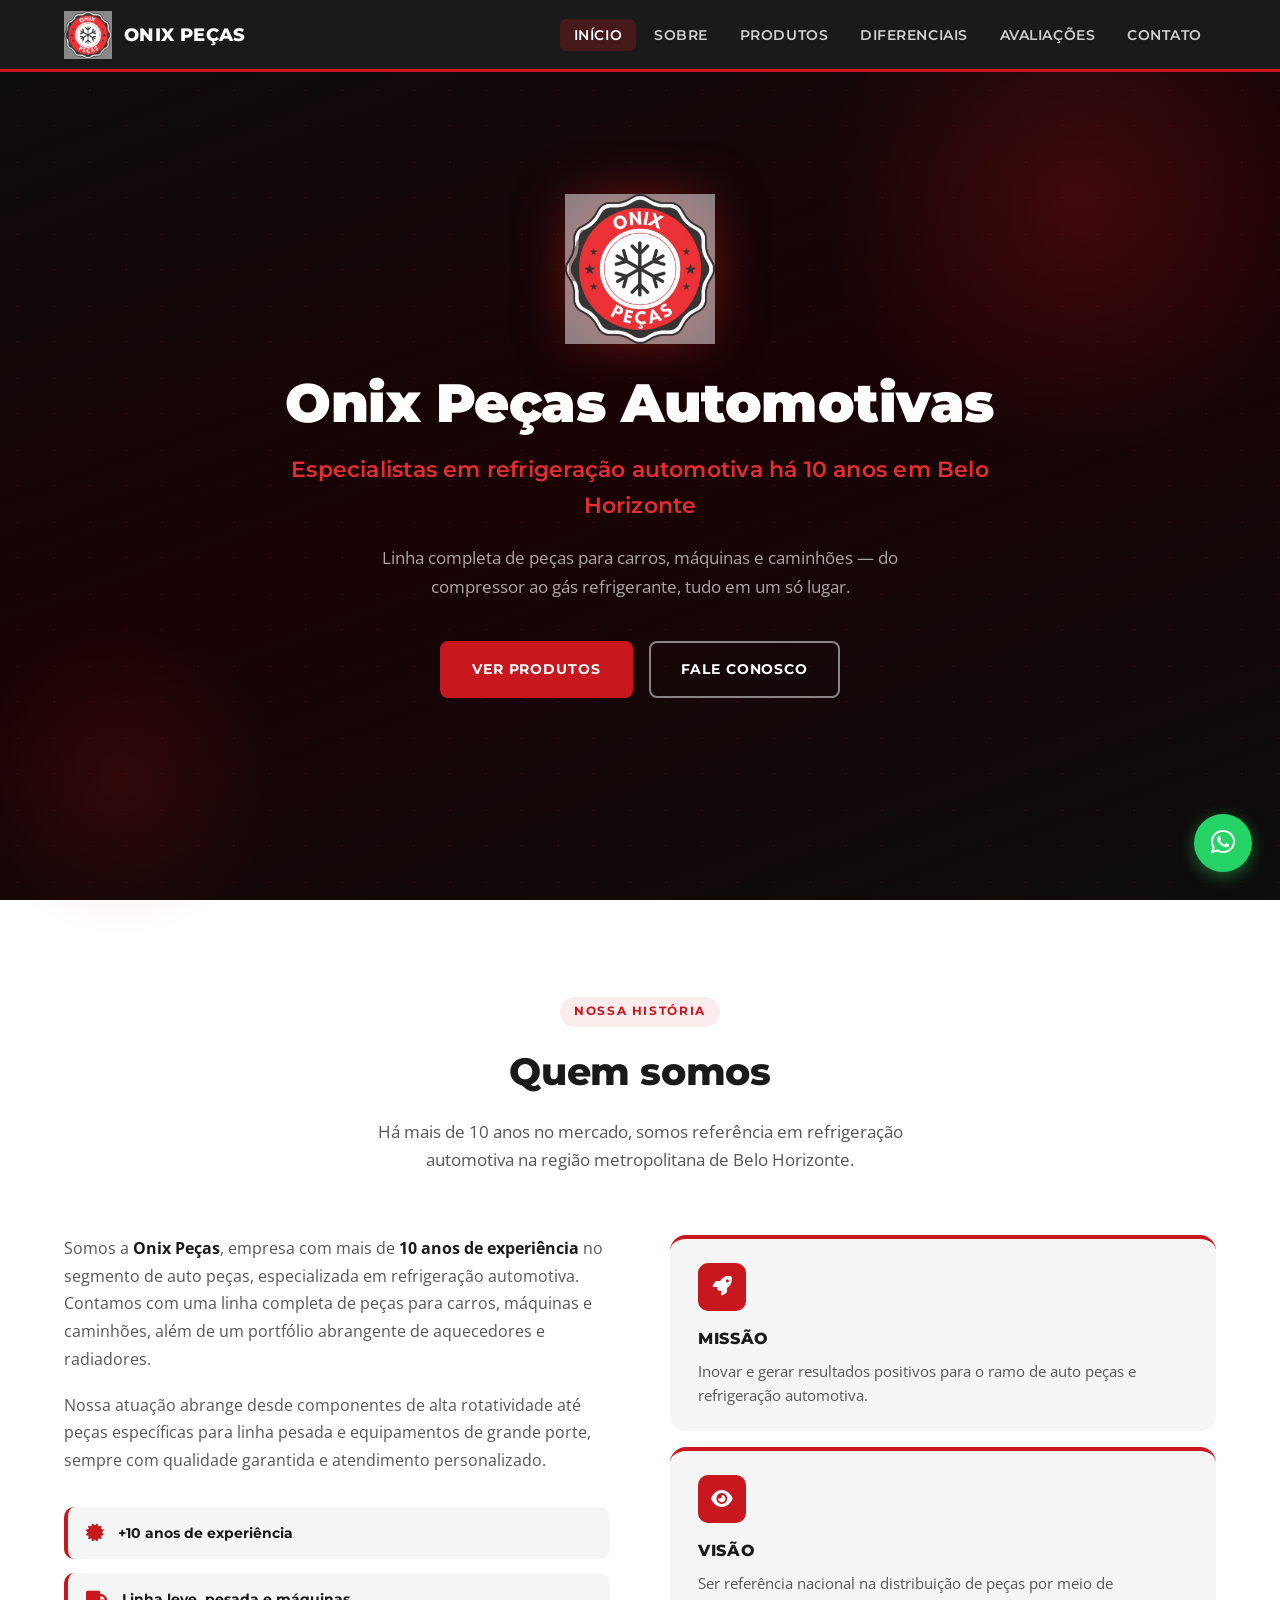
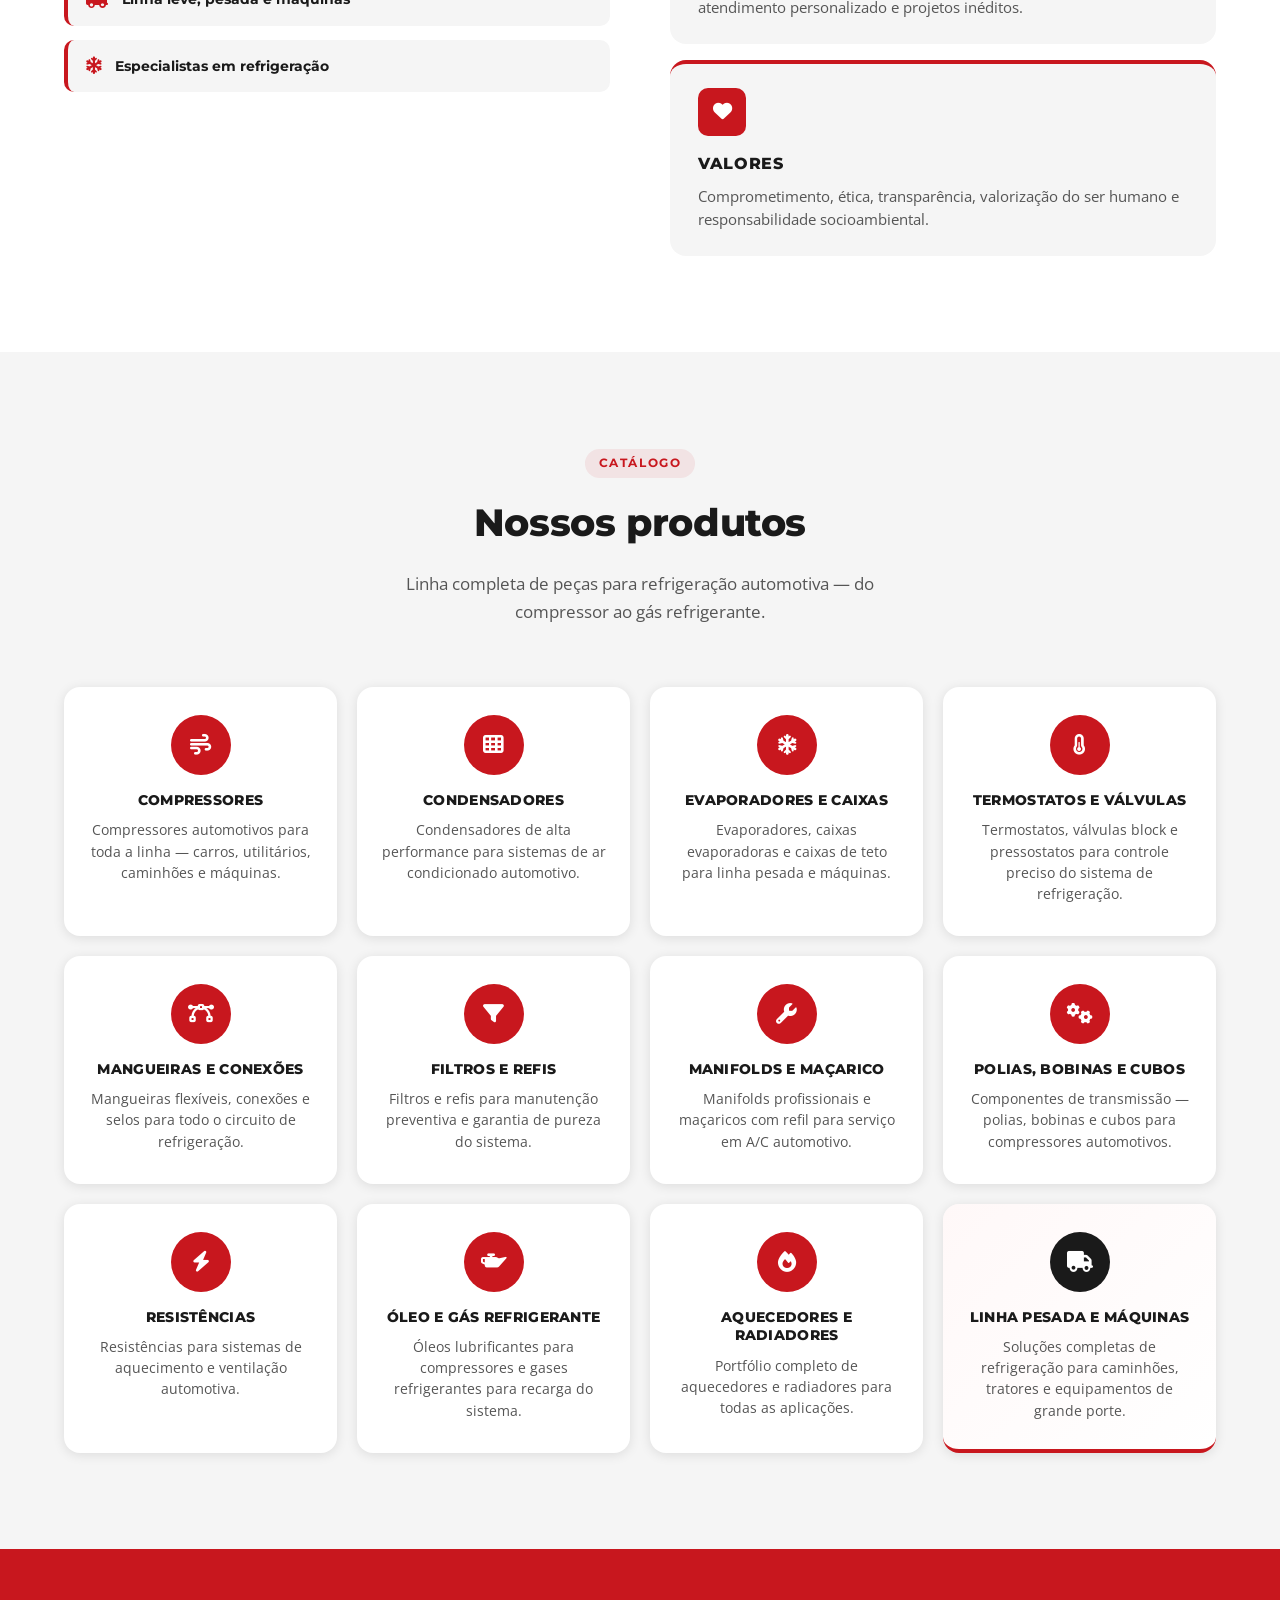
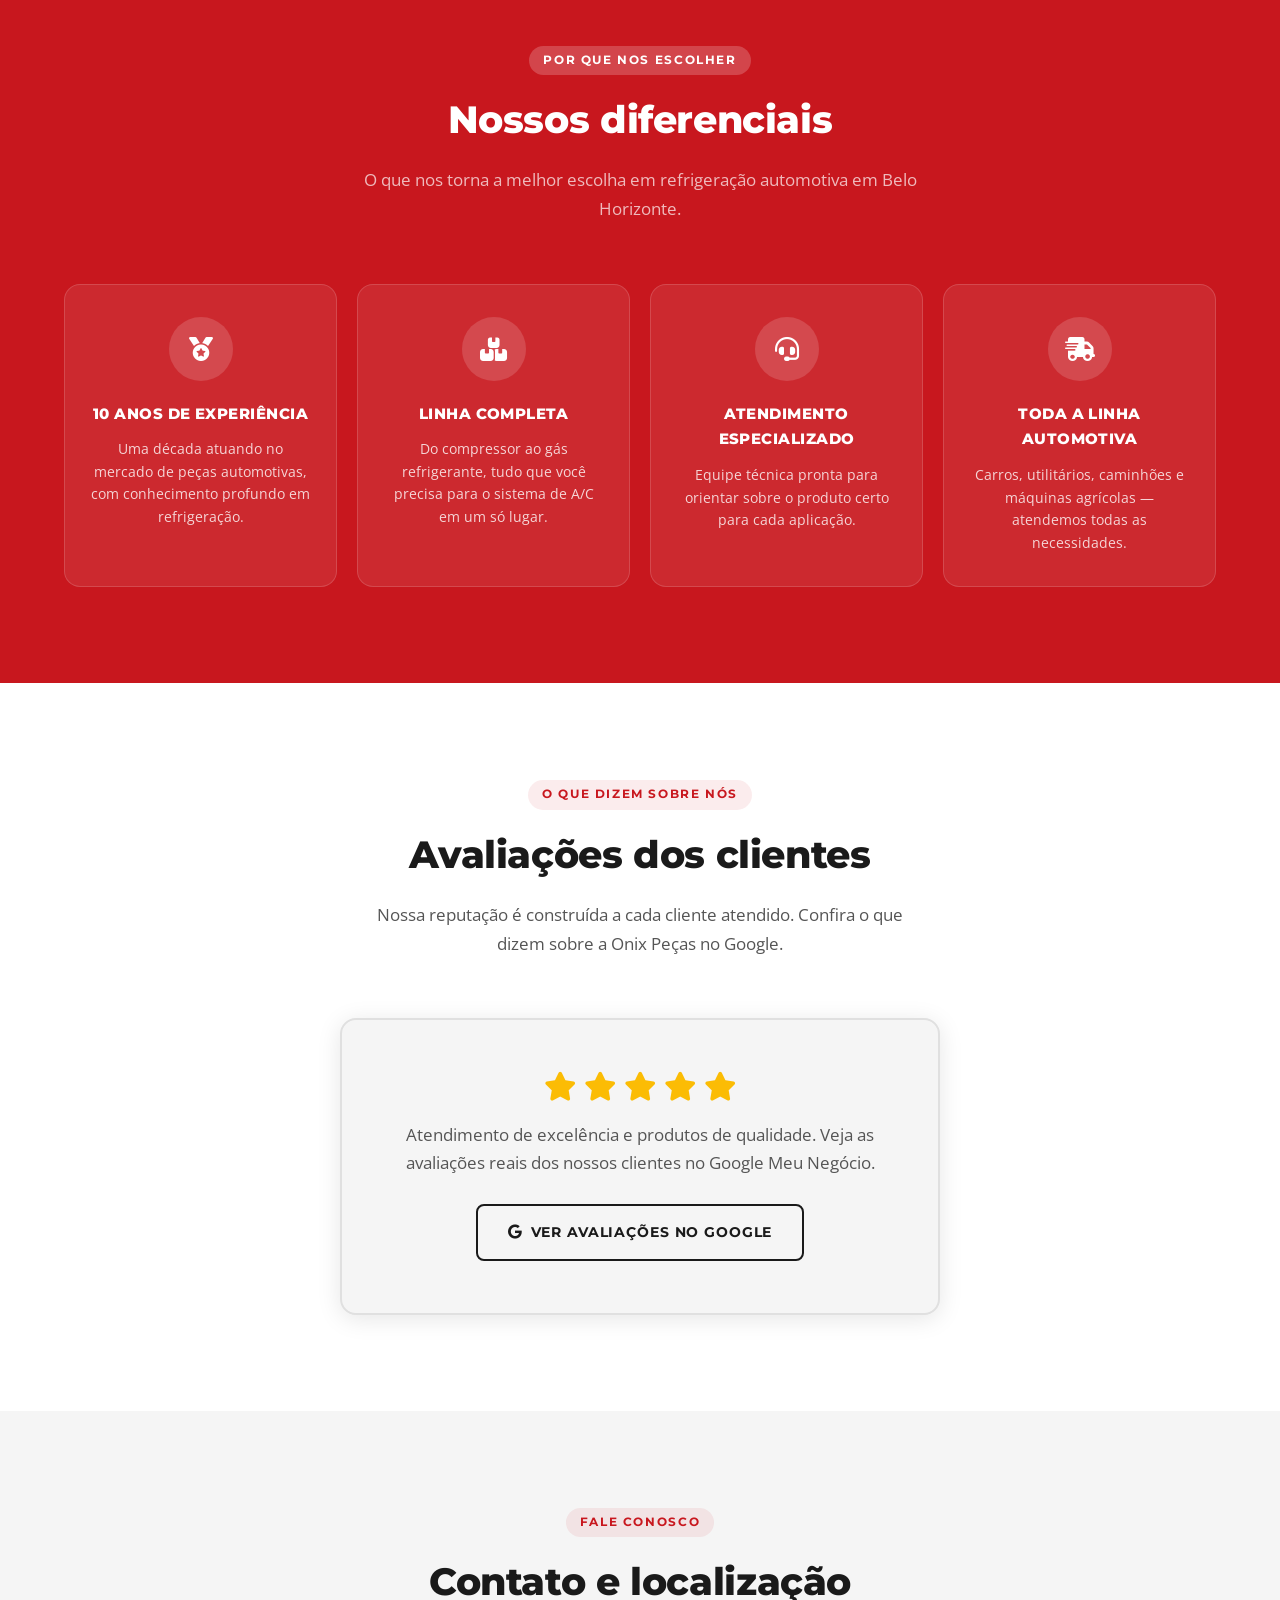
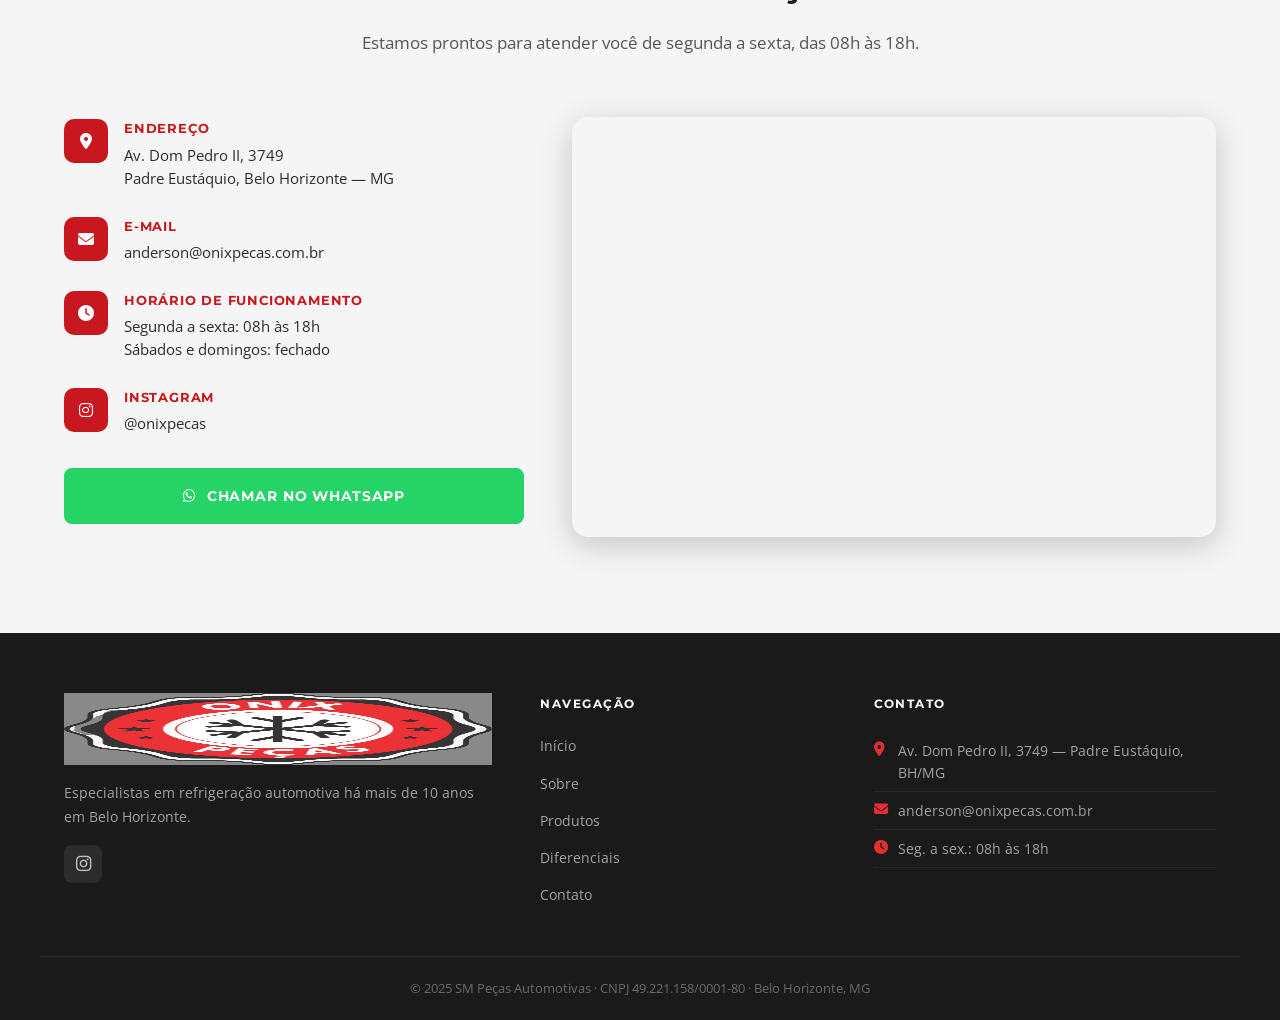
==== index.html @ 3f07ea9e "feat: site institucional Onix Peças Automotivas — refrigeração automotiva em BH" ====
<!DOCTYPE html>
<html lang="pt-BR">
<head>
  <meta charset="UTF-8">
  <meta name="viewport" content="width=device-width, initial-scale=1.0">
  <title>Onix Peças Automotivas | Refrigeração Automotiva em BH</title>
  <meta name="description" content="Onix Peças Automotivas — especialista em refrigeração automotiva há 10 anos em Belo Horizonte. Compressores, condensadores, evaporadores e muito mais para carros, máquinas e caminhões.">

  <!-- Open Graph -->
  <meta property="og:title" content="Onix Peças Automotivas | Refrigeração Automotiva em BH">
  <meta property="og:description" content="Especialista em refrigeração automotiva há 10 anos em Belo Horizonte. Linha completa para carros, máquinas e caminhões.">
  <meta property="og:image" content="images/logo.png">
  <meta property="og:type" content="website">
  <meta property="og:url" content="">

  <!-- Favicon -->
  <link rel="icon" type="image/png" href="images/logo.png">

  <!-- Google Fonts -->
  <link rel="preconnect" href="https://fonts.googleapis.com">
  <link rel="preconnect" href="https://fonts.gstatic.com" crossorigin>
  <link href="https://fonts.googleapis.com/css2?family=Montserrat:wght@400;600;700;800;900&family=Open+Sans:wght@400;500;600&display=swap" rel="stylesheet">

  <!-- Font Awesome -->
  <link rel="stylesheet" href="https://cdnjs.cloudflare.com/ajax/libs/font-awesome/6.5.0/css/all.min.css">

  <link rel="stylesheet" href="style.css">
</head>
<body>

  <!-- ===== HEADER ===== -->
  <header id="header">
    <div class="container header-inner">
      <a href="#inicio" class="logo-link" aria-label="Onix Peças — início">
        <img src="images/logo.png" alt="Logo Onix Peças Automotivas" class="header-logo">
        <span class="brand-name">Onix Peças</span>
      </a>

      <nav class="desktop-nav" aria-label="Navegação principal">
        <ul>
          <li><a href="#inicio">Início</a></li>
          <li><a href="#sobre">Sobre</a></li>
          <li><a href="#produtos">Produtos</a></li>
          <li><a href="#diferenciais">Diferenciais</a></li>
          <li><a href="#depoimentos">Avaliações</a></li>
          <li><a href="#contato">Contato</a></li>
        </ul>
      </nav>

      <button class="hamburger" id="hamburger" aria-label="Abrir menu" aria-expanded="false">
        <span></span><span></span><span></span>
      </button>
    </div>
  </header>

  <!-- Mobile nav — irmão do header, fora dele -->
  <nav class="mobile-nav" id="mobileNav" aria-label="Menu mobile" aria-hidden="true">
    <ul>
      <li><a href="#inicio" class="mobile-link">Início</a></li>
      <li><a href="#sobre" class="mobile-link">Sobre</a></li>
      <li><a href="#produtos" class="mobile-link">Produtos</a></li>
      <li><a href="#diferenciais" class="mobile-link">Diferenciais</a></li>
      <li><a href="#depoimentos" class="mobile-link">Avaliações</a></li>
      <li><a href="#contato" class="mobile-link">Contato</a></li>
    </ul>
  </nav>
  <div class="overlay" id="overlay" aria-hidden="true"></div>


  <!-- ===== HERO ===== -->
  <section id="inicio" class="hero">
    <div class="hero-pattern" aria-hidden="true"></div>
    <div class="hero-accent-1" aria-hidden="true"></div>
    <div class="hero-accent-2" aria-hidden="true"></div>

    <div class="container hero-content">
      <img src="images/logo.png" alt="Onix Peças Automotivas" class="hero-logo">
      <h1>Onix Peças Automotivas</h1>
      <h2>Especialistas em refrigeração automotiva há 10 anos em Belo Horizonte</h2>
      <p class="hero-sub">Linha completa de peças para carros, máquinas e caminhões — do compressor ao gás refrigerante, tudo em um só lugar.</p>
      <div class="hero-cta">
        <a href="#produtos" class="btn btn-vermelho">Ver produtos</a>
        <a href="#contato" class="btn btn-outline-white">Fale conosco</a>
      </div>
    </div>
  </section>


  <!-- ===== SOBRE ===== -->
  <section id="sobre" class="section sobre-section">
    <div class="container">
      <div class="section-header">
        <span class="section-tag">Nossa história</span>
        <h2>Quem somos</h2>
        <p>Há mais de 10 anos no mercado, somos referência em refrigeração automotiva na região metropolitana de Belo Horizonte.</p>
      </div>

      <div class="sobre-grid">
        <div class="sobre-texto reveal">
          <p>Somos a <strong>Onix Peças</strong>, empresa com mais de <strong>10 anos de experiência</strong> no segmento de auto peças, especializada em refrigeração automotiva. Contamos com uma linha completa de peças para carros, máquinas e caminhões, além de um portfólio abrangente de aquecedores e radiadores.</p>
          <p>Nossa atuação abrange desde componentes de alta rotatividade até peças específicas para linha pesada e equipamentos de grande porte, sempre com qualidade garantida e atendimento personalizado.</p>

          <div class="sobre-badges">
            <div class="badge-item">
              <i class="fas fa-certificate" aria-hidden="true"></i>
              <span>+10 anos de experiência</span>
            </div>
            <div class="badge-item">
              <i class="fas fa-truck" aria-hidden="true"></i>
              <span>Linha leve, pesada e máquinas</span>
            </div>
            <div class="badge-item">
              <i class="fas fa-snowflake" aria-hidden="true"></i>
              <span>Especialistas em refrigeração</span>
            </div>
          </div>
        </div>

        <div class="mvv-grid reveal">
          <div class="mvv-card">
            <div class="mvv-icon" aria-hidden="true"><i class="fas fa-rocket"></i></div>
            <h3>Missão</h3>
            <p>Inovar e gerar resultados positivos para o ramo de auto peças e refrigeração automotiva.</p>
          </div>
          <div class="mvv-card">
            <div class="mvv-icon" aria-hidden="true"><i class="fas fa-eye"></i></div>
            <h3>Visão</h3>
            <p>Ser referência nacional na distribuição de peças por meio de atendimento personalizado e projetos inéditos.</p>
          </div>
          <div class="mvv-card">
            <div class="mvv-icon" aria-hidden="true"><i class="fas fa-heart"></i></div>
            <h3>Valores</h3>
            <p>Comprometimento, ética, transparência, valorização do ser humano e responsabilidade socioambiental.</p>
          </div>
        </div>
      </div>
    </div>
  </section>


  <!-- ===== PRODUTOS ===== -->
  <section id="produtos" class="section produtos-section">
    <div class="container">
      <div class="section-header">
        <span class="section-tag">Catálogo</span>
        <h2>Nossos produtos</h2>
        <p>Linha completa de peças para refrigeração automotiva — do compressor ao gás refrigerante.</p>
      </div>

      <div class="produtos-grid">

        <div class="produto-card reveal">
          <div class="produto-icon" aria-hidden="true"><i class="fas fa-wind"></i></div>
          <h3>Compressores</h3>
          <p>Compressores automotivos para toda a linha — carros, utilitários, caminhões e máquinas.</p>
        </div>

        <div class="produto-card reveal">
          <div class="produto-icon" aria-hidden="true"><i class="fas fa-table-cells"></i></div>
          <h3>Condensadores</h3>
          <p>Condensadores de alta performance para sistemas de ar condicionado automotivo.</p>
        </div>

        <div class="produto-card reveal">
          <div class="produto-icon" aria-hidden="true"><i class="fas fa-snowflake"></i></div>
          <h3>Evaporadores e caixas</h3>
          <p>Evaporadores, caixas evaporadoras e caixas de teto para linha pesada e máquinas.</p>
        </div>

        <div class="produto-card reveal">
          <div class="produto-icon" aria-hidden="true"><i class="fas fa-thermometer-half"></i></div>
          <h3>Termostatos e válvulas</h3>
          <p>Termostatos, válvulas block e pressostatos para controle preciso do sistema de refrigeração.</p>
        </div>

        <div class="produto-card reveal">
          <div class="produto-icon" aria-hidden="true"><i class="fas fa-bezier-curve"></i></div>
          <h3>Mangueiras e conexões</h3>
          <p>Mangueiras flexíveis, conexões e selos para todo o circuito de refrigeração.</p>
        </div>

        <div class="produto-card reveal">
          <div class="produto-icon" aria-hidden="true"><i class="fas fa-filter"></i></div>
          <h3>Filtros e refis</h3>
          <p>Filtros e refis para manutenção preventiva e garantia de pureza do sistema.</p>
        </div>

        <div class="produto-card reveal">
          <div class="produto-icon" aria-hidden="true"><i class="fas fa-wrench"></i></div>
          <h3>Manifolds e maçarico</h3>
          <p>Manifolds profissionais e maçaricos com refil para serviço em A/C automotivo.</p>
        </div>

        <div class="produto-card reveal">
          <div class="produto-icon" aria-hidden="true"><i class="fas fa-gears"></i></div>
          <h3>Polias, bobinas e cubos</h3>
          <p>Componentes de transmissão — polias, bobinas e cubos para compressores automotivos.</p>
        </div>

        <div class="produto-card reveal">
          <div class="produto-icon" aria-hidden="true"><i class="fas fa-bolt"></i></div>
          <h3>Resistências</h3>
          <p>Resistências para sistemas de aquecimento e ventilação automotiva.</p>
        </div>

        <div class="produto-card reveal">
          <div class="produto-icon" aria-hidden="true"><i class="fas fa-oil-can"></i></div>
          <h3>Óleo e gás refrigerante</h3>
          <p>Óleos lubrificantes para compressores e gases refrigerantes para recarga do sistema.</p>
        </div>

        <div class="produto-card reveal">
          <div class="produto-icon" aria-hidden="true"><i class="fas fa-fire"></i></div>
          <h3>Aquecedores e radiadores</h3>
          <p>Portfólio completo de aquecedores e radiadores para todas as aplicações.</p>
        </div>

        <div class="produto-card produto-destaque reveal">
          <div class="produto-icon" aria-hidden="true"><i class="fas fa-truck"></i></div>
          <h3>Linha pesada e máquinas</h3>
          <p>Soluções completas de refrigeração para caminhões, tratores e equipamentos de grande porte.</p>
        </div>

      </div>
    </div>
  </section>


  <!-- ===== DIFERENCIAIS ===== -->
  <section id="diferenciais" class="section diferenciais-section">
    <div class="container">
      <div class="section-header section-header-light">
        <span class="section-tag section-tag-light">Por que nos escolher</span>
        <h2>Nossos diferenciais</h2>
        <p>O que nos torna a melhor escolha em refrigeração automotiva em Belo Horizonte.</p>
      </div>

      <div class="diferenciais-grid">
        <div class="dif-card reveal">
          <div class="dif-icon" aria-hidden="true"><i class="fas fa-medal"></i></div>
          <h3>10 anos de experiência</h3>
          <p>Uma década atuando no mercado de peças automotivas, com conhecimento profundo em refrigeração.</p>
        </div>
        <div class="dif-card reveal">
          <div class="dif-icon" aria-hidden="true"><i class="fas fa-boxes-stacked"></i></div>
          <h3>Linha completa</h3>
          <p>Do compressor ao gás refrigerante, tudo que você precisa para o sistema de A/C em um só lugar.</p>
        </div>
        <div class="dif-card reveal">
          <div class="dif-icon" aria-hidden="true"><i class="fas fa-headset"></i></div>
          <h3>Atendimento especializado</h3>
          <p>Equipe técnica pronta para orientar sobre o produto certo para cada aplicação.</p>
        </div>
        <div class="dif-card reveal">
          <div class="dif-icon" aria-hidden="true"><i class="fas fa-truck-fast"></i></div>
          <h3>Toda a linha automotiva</h3>
          <p>Carros, utilitários, caminhões e máquinas agrícolas — atendemos todas as necessidades.</p>
        </div>
      </div>
    </div>
  </section>


  <!-- ===== AVALIAÇÕES ===== -->
  <section id="depoimentos" class="section avaliacoes-section">
    <div class="container">
      <div class="section-header">
        <span class="section-tag">O que dizem sobre nós</span>
        <h2>Avaliações dos clientes</h2>
        <p>Nossa reputação é construída a cada cliente atendido. Confira o que dizem sobre a Onix Peças no Google.</p>
      </div>

      <div class="google-review-box reveal">
        <div class="review-stars" aria-label="5 estrelas">
          <i class="fas fa-star" aria-hidden="true"></i>
          <i class="fas fa-star" aria-hidden="true"></i>
          <i class="fas fa-star" aria-hidden="true"></i>
          <i class="fas fa-star" aria-hidden="true"></i>
          <i class="fas fa-star" aria-hidden="true"></i>
        </div>
        <p class="review-text">Atendimento de excelência e produtos de qualidade. Veja as avaliações reais dos nossos clientes no Google Meu Negócio.</p>
        <a
          href="https://www.google.com/search?q=onix+pe%C3%A7as+bh"
          target="_blank"
          rel="noopener noreferrer"
          class="btn btn-dark-outline"
        >
          <i class="fab fa-google" aria-hidden="true"></i> Ver avaliações no Google
        </a>
      </div>
    </div>
  </section>


  <!-- ===== CONTATO ===== -->
  <section id="contato" class="section contato-section">
    <div class="container">
      <div class="section-header">
        <span class="section-tag">Fale conosco</span>
        <h2>Contato e localização</h2>
        <p>Estamos prontos para atender você de segunda a sexta, das 08h às 18h.</p>
      </div>

      <div class="contato-grid">
        <div class="contato-info reveal">

          <div class="contato-item">
            <div class="contato-item-icon" aria-hidden="true"><i class="fas fa-map-marker-alt"></i></div>
            <div>
              <h3>Endereço</h3>
              <p>Av. Dom Pedro II, 3749<br>Padre Eustáquio, Belo Horizonte — MG</p>
            </div>
          </div>

          <div class="contato-item">
            <div class="contato-item-icon" aria-hidden="true"><i class="fas fa-envelope"></i></div>
            <div>
              <h3>E-mail</h3>
              <p><a href="mailto:anderson@onixpecas.com.br">anderson@onixpecas.com.br</a></p>
            </div>
          </div>

          <div class="contato-item">
            <div class="contato-item-icon" aria-hidden="true"><i class="fas fa-clock"></i></div>
            <div>
              <h3>Horário de funcionamento</h3>
              <p>Segunda a sexta: 08h às 18h<br>Sábados e domingos: fechado</p>
            </div>
          </div>

          <div class="contato-item">
            <div class="contato-item-icon" aria-hidden="true"><i class="fab fa-instagram"></i></div>
            <div>
              <h3>Instagram</h3>
              <p><a href="https://www.instagram.com/onixpecas/" target="_blank" rel="noopener noreferrer">@onixpecas</a></p>
            </div>
          </div>

          <!-- IMPORTANTE: Substitua XXXXXXXXXXX pelo número de WhatsApp (com DDD, sem espaços, sem traços) -->
          <a href="https://wa.me/55XXXXXXXXXXX" class="btn btn-whatsapp-contato" target="_blank" rel="noopener noreferrer">
            <i class="fab fa-whatsapp" aria-hidden="true"></i> Chamar no WhatsApp
          </a>

        </div>

        <div class="mapa-container reveal">
          <iframe
            src="https://maps.google.com/maps?q=-19.9128262,-43.9763071&z=16&output=embed"
            width="100%"
            height="100%"
            style="border:0;"
            allowfullscreen=""
            loading="lazy"
            referrerpolicy="no-referrer-when-downgrade"
            title="Localização da Onix Peças Automotivas — Av. Dom Pedro II, 3749, Belo Horizonte"
          ></iframe>
        </div>
      </div>
    </div>
  </section>


  <!-- ===== FOOTER ===== -->
  <footer class="footer">
    <div class="container footer-grid">
      <div class="footer-brand">
        <img src="images/logo.png" alt="Onix Peças Automotivas" class="footer-logo">
        <p>Especialistas em refrigeração automotiva há mais de 10 anos em Belo Horizonte.</p>
        <div class="footer-social">
          <a href="https://www.instagram.com/onixpecas/" target="_blank" rel="noopener noreferrer" aria-label="Instagram da Onix Peças">
            <i class="fab fa-instagram" aria-hidden="true"></i>
          </a>
        </div>
      </div>

      <div class="footer-nav">
        <h4>Navegação</h4>
        <ul>
          <li><a href="#inicio">Início</a></li>
          <li><a href="#sobre">Sobre</a></li>
          <li><a href="#produtos">Produtos</a></li>
          <li><a href="#diferenciais">Diferenciais</a></li>
          <li><a href="#contato">Contato</a></li>
        </ul>
      </div>

      <div class="footer-contato">
        <h4>Contato</h4>
        <p><i class="fas fa-map-marker-alt" aria-hidden="true"></i> Av. Dom Pedro II, 3749 — Padre Eustáquio, BH/MG</p>
        <p><i class="fas fa-envelope" aria-hidden="true"></i> anderson@onixpecas.com.br</p>
        <p><i class="fas fa-clock" aria-hidden="true"></i> Seg. a sex.: 08h às 18h</p>
      </div>
    </div>

    <div class="footer-bottom">
      <p>© 2025 SM Peças Automotivas · CNPJ 49.221.158/0001-80 · Belo Horizonte, MG</p>
    </div>
  </footer>


  <!-- Botão flutuante WhatsApp -->
  <!-- IMPORTANTE: Substitua XXXXXXXXXXX pelo número de WhatsApp (com DDD, sem espaços, sem traços) -->
  <a
    href="https://wa.me/55XXXXXXXXXXX"
    class="whatsapp-float"
    target="_blank"
    rel="noopener noreferrer"
    aria-label="Falar com a Onix Peças no WhatsApp"
  >
    <i class="fab fa-whatsapp" aria-hidden="true"></i>
  </a>

  <!-- Rodapé MonteSite - Atualização Automática -->
  <div id="montesite-footer-badge"></div>
  <script src="https://vaabpicspdbolvutnscp.supabase.co/functions/v1/get-footer-iframe"></script>

  <script src="script.js"></script>
</body>
</html>
---- style.css ----
/* ==========================================
   ONIX PEÇAS AUTOMOTIVAS — Stylesheet
   Paleta: Vermelho #C8171E | Preto #1A1A1A | Branco #FFFFFF
   ========================================== */

/* ===== VARIÁVEIS ===== */
:root {
  --vermelho: #C8171E;
  --vermelho-escuro: #A01015;
  --vermelho-claro: #E52D34;
  --preto: #1A1A1A;
  --cinza-escuro: #2C2C2C;
  --cinza-medio: #555;
  --cinza: #888;
  --cinza-claro: #F5F5F5;
  --branco: #FFFFFF;
  --borda: #E0E0E0;
  --sombra: rgba(0, 0, 0, 0.10);
  --sombra-forte: rgba(0, 0, 0, 0.20);
  --header-height: 72px;

  --font-titulo: 'Montserrat', sans-serif;
  --font-corpo: 'Open Sans', sans-serif;

  --radius: 10px;
  --radius-lg: 16px;
  --transicao: 0.3s ease;
}

/* ===== RESET & BASE ===== */
*, *::before, *::after {
  margin: 0;
  padding: 0;
  box-sizing: border-box;
}

html {
  scroll-behavior: smooth;
  overflow-x: hidden;
}

body {
  font-family: var(--font-corpo);
  font-size: 16px;
  color: var(--cinza-escuro);
  background: var(--branco);
  overflow-x: hidden;
  line-height: 1.7;
}

img {
  max-width: 100%;
  display: block;
}

a {
  color: inherit;
  text-decoration: none;
  transition: color var(--transicao);
}

ul {
  list-style: none;
}

/* ===== CONTAINER ===== */
.container {
  width: 100%;
  max-width: 1200px;
  margin: 0 auto;
  padding: 0 24px;
}

/* ===== SEÇÕES ===== */
.section {
  padding: 96px 0;
}

/* ===== HEADER ===== */
header {
  position: fixed;
  top: 0;
  left: 0;
  width: 100%;
  height: var(--header-height);
  background: var(--preto);
  z-index: 900;
  border-bottom: 3px solid var(--vermelho);
  transition: box-shadow var(--transicao);
}

header.scrolled {
  box-shadow: 0 4px 20px rgba(0, 0, 0, 0.35);
}

.header-inner {
  height: 100%;
  display: flex;
  align-items: center;
  justify-content: space-between;
  gap: 24px;
}

.logo-link {
  display: flex;
  align-items: center;
  gap: 12px;
  flex-shrink: 0;
}

.header-logo {
  height: 48px;
  width: auto;
  object-fit: contain;
}

.brand-name {
  font-family: var(--font-titulo);
  font-size: 1.15rem;
  font-weight: 800;
  color: var(--branco);
  letter-spacing: 0.02em;
  text-transform: uppercase;
}

/* Desktop nav */
.desktop-nav ul {
  display: flex;
  align-items: center;
  gap: 4px;
}

.desktop-nav ul li a {
  font-family: var(--font-titulo);
  font-size: 0.85rem;
  font-weight: 600;
  color: rgba(255, 255, 255, 0.8);
  text-transform: uppercase;
  letter-spacing: 0.04em;
  padding: 8px 14px;
  border-radius: 6px;
  transition: color var(--transicao), background var(--transicao);
}

.desktop-nav ul li a:hover,
.desktop-nav ul li a.active {
  color: var(--branco);
  background: rgba(200, 23, 30, 0.25);
}

/* Hamburger */
.hamburger {
  display: none;
  flex-direction: column;
  justify-content: center;
  gap: 5px;
  width: 38px;
  height: 38px;
  background: transparent;
  border: none;
  cursor: pointer;
  padding: 4px;
  flex-shrink: 0;
  border-radius: 6px;
  transition: background var(--transicao);
}

.hamburger:hover {
  background: rgba(200, 23, 30, 0.2);
}

.hamburger span {
  display: block;
  width: 100%;
  height: 2px;
  background: var(--branco);
  border-radius: 2px;
  transition: transform var(--transicao), opacity var(--transicao);
  transform-origin: center;
}

.hamburger.open span:nth-child(1) { transform: translateY(7px) rotate(45deg); }
.hamburger.open span:nth-child(2) { opacity: 0; transform: scaleX(0); }
.hamburger.open span:nth-child(3) { transform: translateY(-7px) rotate(-45deg); }

/* ===== MOBILE NAV ===== */
.mobile-nav {
  position: fixed;
  top: var(--header-height);
  left: 0;
  width: 100%;
  background: var(--cinza-escuro);
  z-index: 850;
  transform: translateY(-110%);
  transition: transform 0.35s cubic-bezier(0.4, 0, 0.2, 1);
  border-bottom: 3px solid var(--vermelho);
}

.mobile-nav.open {
  transform: translateY(0);
}

.mobile-nav ul {
  padding: 8px 0;
}

.mobile-nav ul li a {
  display: block;
  font-family: var(--font-titulo);
  font-size: 0.9rem;
  font-weight: 700;
  color: rgba(255, 255, 255, 0.85);
  text-transform: uppercase;
  letter-spacing: 0.04em;
  padding: 14px 28px;
  border-bottom: 1px solid rgba(255, 255, 255, 0.06);
  transition: background var(--transicao), color var(--transicao);
}

.mobile-nav ul li a:hover {
  background: var(--vermelho);
  color: var(--branco);
}

.overlay {
  display: none;
  position: fixed;
  inset: 0;
  background: rgba(0, 0, 0, 0.55);
  z-index: 800;
}

.overlay.show {
  display: block;
}


/* ===== HERO ===== */
.hero {
  position: relative;
  min-height: 100vh;
  background: linear-gradient(160deg, #0d0d0d 0%, #1a0305 50%, #0d0d0d 100%);
  display: flex;
  align-items: center;
  padding-top: var(--header-height);
  padding-bottom: 80px;
}

/* Padrão de pontos decorativo */
.hero-pattern {
  position: absolute;
  inset: 0;
  background-image: radial-gradient(circle, rgba(200, 23, 30, 0.12) 1px, transparent 1px);
  background-size: 36px 36px;
  pointer-events: none;
}

/* Acento vermelho superior direito */
.hero-accent-1 {
  position: absolute;
  top: -60px;
  right: -60px;
  width: 520px;
  height: 520px;
  background: radial-gradient(circle, rgba(200, 23, 30, 0.22) 0%, transparent 70%);
  pointer-events: none;
}

/* Acento vermelho inferior esquerdo */
.hero-accent-2 {
  position: absolute;
  bottom: -40px;
  left: -40px;
  width: 320px;
  height: 320px;
  background: radial-gradient(circle, rgba(200, 23, 30, 0.14) 0%, transparent 70%);
  pointer-events: none;
}

.hero-content {
  position: relative;
  z-index: 1;
  text-align: center;
  max-width: 820px;
  margin: 0 auto;
}

.hero-logo {
  width: 150px;
  height: auto;
  margin: 0 auto 28px;
  filter: drop-shadow(0 0 24px rgba(200, 23, 30, 0.5));
}

.hero-content h1 {
  font-family: var(--font-titulo);
  font-size: clamp(2rem, 5vw, 3.4rem);
  font-weight: 900;
  color: var(--branco);
  line-height: 1.15;
  letter-spacing: -0.01em;
  margin-bottom: 16px;
}

.hero-content h2 {
  font-family: var(--font-titulo);
  font-size: clamp(1rem, 2.5vw, 1.35rem);
  font-weight: 600;
  color: var(--vermelho-claro);
  margin-bottom: 20px;
  letter-spacing: 0.01em;
}

.hero-sub {
  font-size: clamp(0.9rem, 1.8vw, 1.05rem);
  color: rgba(255, 255, 255, 0.65);
  max-width: 600px;
  margin: 0 auto 40px;
}

.hero-cta {
  display: flex;
  justify-content: center;
  align-items: center;
  gap: 16px;
  flex-wrap: wrap;
}


/* ===== BOTÕES ===== */
.btn {
  display: inline-flex;
  align-items: center;
  justify-content: center;
  gap: 8px;
  font-family: var(--font-titulo);
  font-size: 0.9rem;
  font-weight: 700;
  text-transform: uppercase;
  letter-spacing: 0.06em;
  padding: 14px 30px;
  border-radius: 8px;
  border: 2px solid transparent;
  cursor: pointer;
  transition: background var(--transicao), color var(--transicao), border-color var(--transicao), transform var(--transicao), box-shadow var(--transicao);
  text-decoration: none;
  white-space: nowrap;
}

.btn-vermelho {
  background: var(--vermelho);
  color: var(--branco);
  border-color: var(--vermelho);
}
.btn-vermelho:hover {
  background: var(--vermelho-escuro);
  border-color: var(--vermelho-escuro);
  transform: translateY(-2px);
  box-shadow: 0 8px 24px rgba(200, 23, 30, 0.4);
}

.btn-outline-white {
  background: transparent;
  color: var(--branco);
  border-color: rgba(255, 255, 255, 0.5);
}
.btn-outline-white:hover {
  background: rgba(255, 255, 255, 0.12);
  border-color: var(--branco);
  color: var(--branco);
  transform: translateY(-2px);
}

.btn-dark-outline {
  background: transparent;
  color: var(--preto);
  border-color: var(--preto);
}
.btn-dark-outline:hover {
  background: var(--preto);
  color: var(--branco);
  transform: translateY(-2px);
}

.btn-whatsapp-contato {
  display: inline-flex;
  align-items: center;
  gap: 10px;
  font-family: var(--font-titulo);
  font-size: 0.9rem;
  font-weight: 700;
  text-transform: uppercase;
  letter-spacing: 0.06em;
  padding: 14px 28px;
  background: #25D366;
  color: var(--branco);
  border: 2px solid #25D366;
  border-radius: 8px;
  margin-top: 8px;
  transition: background var(--transicao), transform var(--transicao), box-shadow var(--transicao);
}
.btn-whatsapp-contato:hover {
  background: #1aa54f;
  border-color: #1aa54f;
  transform: translateY(-2px);
  box-shadow: 0 8px 24px rgba(37, 211, 102, 0.35);
}


/* ===== SECTION HEADER ===== */
.section-header {
  text-align: center;
  margin-bottom: 60px;
}

.section-header h2 {
  font-family: var(--font-titulo);
  font-size: clamp(1.6rem, 3.5vw, 2.4rem);
  font-weight: 800;
  color: var(--preto);
  margin-bottom: 14px;
  letter-spacing: -0.01em;
}

.section-header p {
  font-size: 1.05rem;
  color: var(--cinza-medio);
  max-width: 560px;
  margin: 0 auto;
}

.section-tag {
  display: inline-block;
  font-family: var(--font-titulo);
  font-size: 0.72rem;
  font-weight: 700;
  text-transform: uppercase;
  letter-spacing: 0.14em;
  color: var(--vermelho);
  background: rgba(200, 23, 30, 0.08);
  padding: 5px 14px;
  border-radius: 20px;
  margin-bottom: 12px;
}

/* Variante para fundo escuro */
.section-header-light h2 {
  color: var(--branco);
}
.section-header-light p {
  color: rgba(255, 255, 255, 0.7);
}
.section-tag-light {
  color: var(--branco);
  background: rgba(255, 255, 255, 0.2);
}


/* ===== SOBRE ===== */
.sobre-section {
  background: var(--branco);
}

.sobre-grid {
  display: grid;
  grid-template-columns: 1fr 1fr;
  gap: 60px;
  align-items: start;
}

.sobre-texto p {
  color: var(--cinza-medio);
  margin-bottom: 18px;
  font-size: 1.02rem;
}

.sobre-texto strong {
  color: var(--preto);
  font-weight: 700;
}

.sobre-badges {
  display: flex;
  flex-direction: column;
  gap: 14px;
  margin-top: 32px;
}

.badge-item {
  display: flex;
  align-items: center;
  gap: 14px;
  font-family: var(--font-titulo);
  font-size: 0.9rem;
  font-weight: 700;
  color: var(--preto);
  background: var(--cinza-claro);
  padding: 14px 18px;
  border-radius: var(--radius);
  border-left: 4px solid var(--vermelho);
}

.badge-item i {
  color: var(--vermelho);
  font-size: 1.1rem;
  flex-shrink: 0;
}

/* MVV grid */
.mvv-grid {
  display: flex;
  flex-direction: column;
  gap: 16px;
}

.mvv-card {
  background: var(--cinza-claro);
  border-radius: var(--radius-lg);
  padding: 24px 28px;
  border-top: 4px solid var(--vermelho);
  transition: transform var(--transicao), box-shadow var(--transicao);
}

.mvv-card:hover {
  transform: translateY(-4px);
  box-shadow: 0 12px 32px var(--sombra);
}

.mvv-icon {
  width: 48px;
  height: 48px;
  background: var(--vermelho);
  border-radius: 10px;
  display: flex;
  align-items: center;
  justify-content: center;
  margin-bottom: 14px;
}

.mvv-icon i {
  font-size: 1.2rem;
  color: var(--branco);
}

.mvv-card h3 {
  font-family: var(--font-titulo);
  font-size: 1rem;
  font-weight: 800;
  color: var(--preto);
  margin-bottom: 8px;
  text-transform: uppercase;
  letter-spacing: 0.04em;
}

.mvv-card p {
  font-size: 0.92rem;
  color: var(--cinza-medio);
  line-height: 1.6;
}


/* ===== PRODUTOS ===== */
.produtos-section {
  background: var(--cinza-claro);
}

.produtos-grid {
  display: grid;
  grid-template-columns: repeat(4, 1fr);
  gap: 20px;
}

.produto-card {
  background: var(--branco);
  border-radius: var(--radius-lg);
  padding: 28px 22px;
  text-align: center;
  box-shadow: 0 2px 12px var(--sombra);
  border-bottom: 4px solid transparent;
  transition: transform var(--transicao), box-shadow var(--transicao), border-color var(--transicao);
  cursor: default;
}

.produto-card:hover {
  transform: translateY(-6px);
  box-shadow: 0 16px 40px var(--sombra-forte);
  border-color: var(--vermelho);
}

.produto-icon {
  width: 60px;
  height: 60px;
  background: var(--vermelho);
  border-radius: 50%;
  display: flex;
  align-items: center;
  justify-content: center;
  margin: 0 auto 16px;
  transition: background var(--transicao), transform var(--transicao);
}

.produto-card:hover .produto-icon {
  background: var(--vermelho-escuro);
  transform: scale(1.08);
}

.produto-icon i {
  font-size: 1.3rem;
  color: var(--branco);
}

.produto-card h3 {
  font-family: var(--font-titulo);
  font-size: 0.9rem;
  font-weight: 800;
  color: var(--preto);
  margin-bottom: 10px;
  line-height: 1.3;
  text-transform: uppercase;
  letter-spacing: 0.02em;
}

.produto-card p {
  font-size: 0.85rem;
  color: var(--cinza-medio);
  line-height: 1.55;
}

/* Card destaque */
.produto-destaque {
  border-bottom-color: var(--vermelho);
  background: linear-gradient(135deg, #fff8f8 0%, var(--branco) 100%);
}

.produto-destaque .produto-icon {
  background: var(--preto);
}

.produto-destaque:hover .produto-icon {
  background: var(--cinza-escuro);
}


/* ===== DIFERENCIAIS ===== */
.diferenciais-section {
  background: var(--vermelho);
}

.diferenciais-grid {
  display: grid;
  grid-template-columns: repeat(4, 1fr);
  gap: 20px;
}

.dif-card {
  background: rgba(255, 255, 255, 0.08);
  border: 1px solid rgba(255, 255, 255, 0.15);
  border-radius: var(--radius-lg);
  padding: 32px 24px;
  text-align: center;
  transition: background var(--transicao), transform var(--transicao);
}

.dif-card:hover {
  background: rgba(255, 255, 255, 0.15);
  transform: translateY(-6px);
}

.dif-icon {
  width: 64px;
  height: 64px;
  background: rgba(255, 255, 255, 0.15);
  border-radius: 50%;
  display: flex;
  align-items: center;
  justify-content: center;
  margin: 0 auto 20px;
  transition: background var(--transicao);
}

.dif-card:hover .dif-icon {
  background: rgba(255, 255, 255, 0.25);
}

.dif-icon i {
  font-size: 1.5rem;
  color: var(--branco);
}

.dif-card h3 {
  font-family: var(--font-titulo);
  font-size: 0.95rem;
  font-weight: 800;
  color: var(--branco);
  margin-bottom: 12px;
  text-transform: uppercase;
  letter-spacing: 0.03em;
}

.dif-card p {
  font-size: 0.88rem;
  color: rgba(255, 255, 255, 0.8);
  line-height: 1.6;
}


/* ===== AVALIAÇÕES ===== */
.avaliacoes-section {
  background: var(--branco);
}

.google-review-box {
  max-width: 600px;
  margin: 0 auto;
  text-align: center;
  background: var(--cinza-claro);
  border-radius: var(--radius-lg);
  padding: 52px 40px;
  border: 2px solid var(--borda);
  box-shadow: 0 4px 24px var(--sombra);
}

.review-stars {
  display: flex;
  justify-content: center;
  gap: 8px;
  margin-bottom: 20px;
}

.review-stars i {
  font-size: 1.8rem;
  color: #FBBC04;
}

.review-text {
  font-size: 1.05rem;
  color: var(--cinza-medio);
  margin-bottom: 28px;
  line-height: 1.65;
}


/* ===== CONTATO ===== */
.contato-section {
  background: var(--cinza-claro);
}

.contato-grid {
  display: grid;
  grid-template-columns: 1fr 1.4fr;
  gap: 48px;
  align-items: start;
}

.contato-info {
  display: flex;
  flex-direction: column;
  gap: 24px;
}

.contato-item {
  display: flex;
  align-items: flex-start;
  gap: 16px;
}

.contato-item-icon {
  width: 44px;
  height: 44px;
  background: var(--vermelho);
  border-radius: 10px;
  display: flex;
  align-items: center;
  justify-content: center;
  flex-shrink: 0;
  margin-top: 2px;
}

.contato-item-icon i {
  font-size: 1rem;
  color: var(--branco);
}

.contato-item h3 {
  font-family: var(--font-titulo);
  font-size: 0.82rem;
  font-weight: 700;
  text-transform: uppercase;
  letter-spacing: 0.06em;
  color: var(--vermelho);
  margin-bottom: 4px;
}

.contato-item p,
.contato-item a {
  font-size: 0.95rem;
  color: var(--cinza-escuro);
  line-height: 1.55;
  transition: color var(--transicao);
}

.contato-item a:hover {
  color: var(--vermelho);
}

.mapa-container {
  height: 420px;
  border-radius: var(--radius-lg);
  overflow: hidden;
  box-shadow: 0 8px 32px var(--sombra-forte);
}

.mapa-container iframe {
  width: 100%;
  height: 100%;
  border: 0;
}


/* ===== FOOTER ===== */
.footer {
  background: var(--preto);
  color: rgba(255, 255, 255, 0.75);
  padding-top: 60px;
}

.footer-grid {
  display: grid;
  grid-template-columns: 1.5fr 1fr 1.2fr;
  gap: 48px;
  padding-bottom: 48px;
  border-bottom: 1px solid rgba(255, 255, 255, 0.08);
}

.footer-brand {
  display: flex;
  flex-direction: column;
  gap: 16px;
}

.footer-logo {
  height: 72px;
  width: auto;
}

.footer-brand p {
  font-size: 0.9rem;
  line-height: 1.65;
  color: rgba(255, 255, 255, 0.6);
}

.footer-social {
  display: flex;
  gap: 12px;
}

.footer-social a {
  display: flex;
  align-items: center;
  justify-content: center;
  width: 38px;
  height: 38px;
  background: rgba(255, 255, 255, 0.08);
  border-radius: 8px;
  color: rgba(255, 255, 255, 0.7);
  font-size: 1.1rem;
  transition: background var(--transicao), color var(--transicao);
}

.footer-social a:hover {
  background: var(--vermelho);
  color: var(--branco);
}

.footer-nav h4,
.footer-contato h4 {
  font-family: var(--font-titulo);
  font-size: 0.78rem;
  font-weight: 700;
  text-transform: uppercase;
  letter-spacing: 0.12em;
  color: var(--branco);
  margin-bottom: 18px;
}

.footer-nav ul {
  display: flex;
  flex-direction: column;
  gap: 10px;
}

.footer-nav ul li a {
  font-size: 0.9rem;
  color: rgba(255, 255, 255, 0.6);
  transition: color var(--transicao);
}

.footer-nav ul li a:hover {
  color: var(--vermelho-claro);
}

.footer-contato {
  display: flex;
  flex-direction: column;
  gap: 0;
}

.footer-contato p {
  display: flex;
  align-items: flex-start;
  gap: 10px;
  font-size: 0.88rem;
  color: rgba(255, 255, 255, 0.6);
  padding: 8px 0;
  border-bottom: 1px solid rgba(255, 255, 255, 0.06);
  line-height: 1.5;
}

.footer-contato p i {
  color: var(--vermelho-claro);
  flex-shrink: 0;
  margin-top: 2px;
  width: 14px;
}

.footer-bottom {
  text-align: center;
  padding: 20px 0;
}

.footer-bottom p {
  font-size: 0.82rem;
  color: rgba(255, 255, 255, 0.35);
}


/* ===== WHATSAPP FLUTUANTE ===== */
.whatsapp-float {
  position: fixed;
  bottom: 28px;
  right: 28px;
  width: 58px;
  height: 58px;
  background: #25D366;
  border-radius: 50%;
  display: flex;
  align-items: center;
  justify-content: center;
  color: var(--branco);
  font-size: 1.7rem;
  z-index: 999;
  box-shadow: 0 4px 16px rgba(37, 211, 102, 0.45);
  transition: background var(--transicao), transform var(--transicao);
}

.whatsapp-float:hover {
  background: #1aa54f;
  transform: scale(1.06);
}


/* ===== ANIMAÇÕES SCROLL ===== */
.reveal {
  opacity: 0;
  transform: translateY(28px);
  transition: opacity 0.55s ease, transform 0.55s ease;
}

.reveal.visible {
  opacity: 1;
  transform: translateY(0);
}


/* ==========================================
   RESPONSIVIDADE
   ========================================== */

/* ===== TABLET LANDSCAPE (max 1100px) ===== */
@media (max-width: 1100px) {
  .produtos-grid {
    grid-template-columns: repeat(3, 1fr);
  }

  .diferenciais-grid {
    grid-template-columns: repeat(2, 1fr);
  }

  .footer-grid {
    grid-template-columns: 1fr 1fr;
  }

  .footer-brand {
    grid-column: 1 / -1;
    flex-direction: row;
    align-items: flex-start;
    gap: 28px;
  }

  .footer-logo {
    height: 60px;
  }
}

/* ===== TABLET (max 900px) ===== */
@media (max-width: 900px) {
  .section {
    padding: 72px 0;
  }

  .desktop-nav {
    display: none;
  }

  .hamburger {
    display: flex;
  }

  .sobre-grid {
    grid-template-columns: 1fr;
    gap: 40px;
  }

  .contato-grid {
    grid-template-columns: 1fr;
  }

  .mapa-container {
    height: 340px;
  }
}

/* ===== MOBILE LARGO (max 768px) ===== */
@media (max-width: 768px) {
  :root {
    --header-height: 64px;
  }

  .section {
    padding: 60px 0;
  }

  .produtos-grid {
    grid-template-columns: repeat(2, 1fr);
    gap: 14px;
  }

  .diferenciais-grid {
    grid-template-columns: repeat(2, 1fr);
  }

  .footer-grid {
    grid-template-columns: 1fr;
    gap: 32px;
  }

  .footer-brand {
    flex-direction: column;
    gap: 12px;
  }

  .google-review-box {
    padding: 36px 24px;
  }
}

/* ===== MOBILE (max 520px) ===== */
@media (max-width: 520px) {
  .container {
    padding: 0 16px;
  }

  .hero-logo {
    width: 110px;
  }

  .hero-cta {
    flex-direction: column;
    align-items: stretch;
  }

  .hero-cta .btn {
    text-align: center;
    justify-content: center;
  }

  .produtos-grid {
    grid-template-columns: 1fr;
  }

  .diferenciais-grid {
    grid-template-columns: 1fr;
  }

  .brand-name {
    font-size: 0.95rem;
  }

  .header-logo {
    height: 40px;
  }

  .sobre-badges {
    gap: 10px;
  }
}

/* ===== 4K (min 2000px) ===== */
@media (min-width: 2000px) {
  .container {
    max-width: 1440px;
  }

  body {
    font-size: 18px;
  }
}
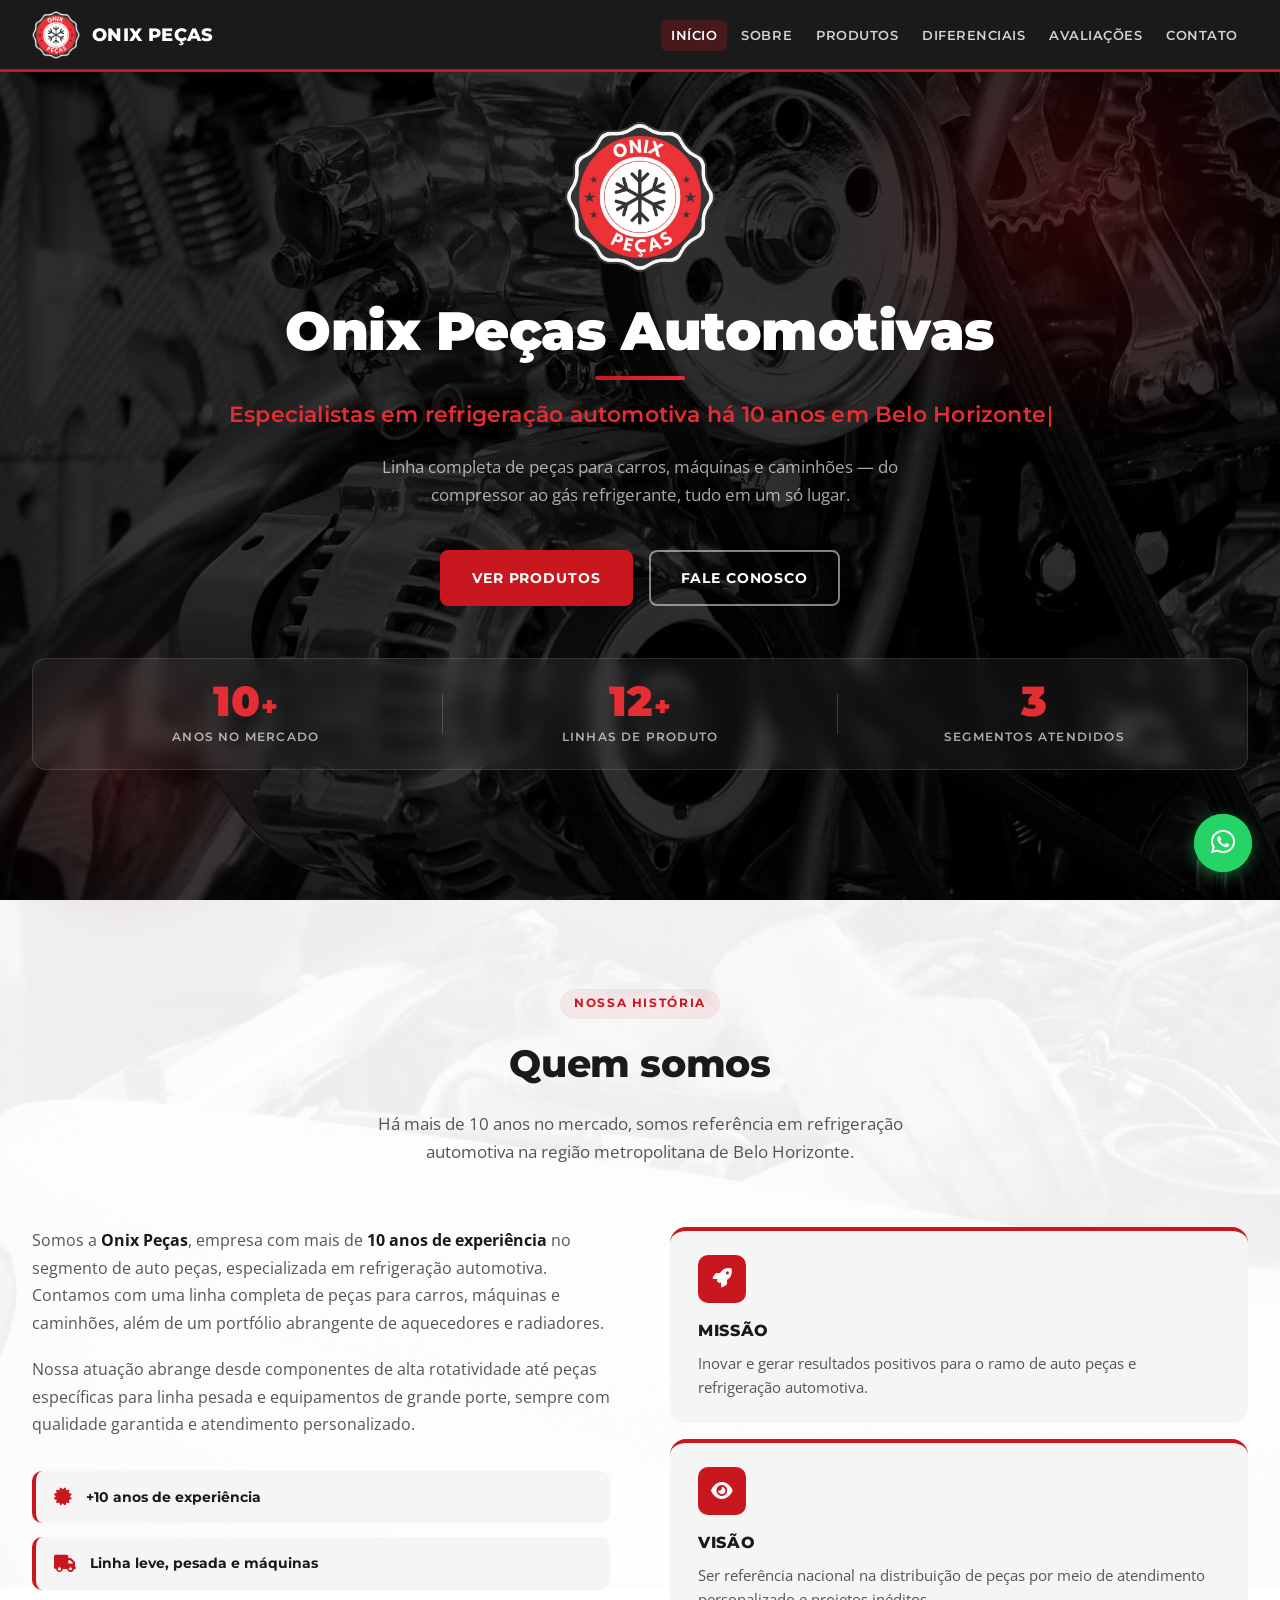
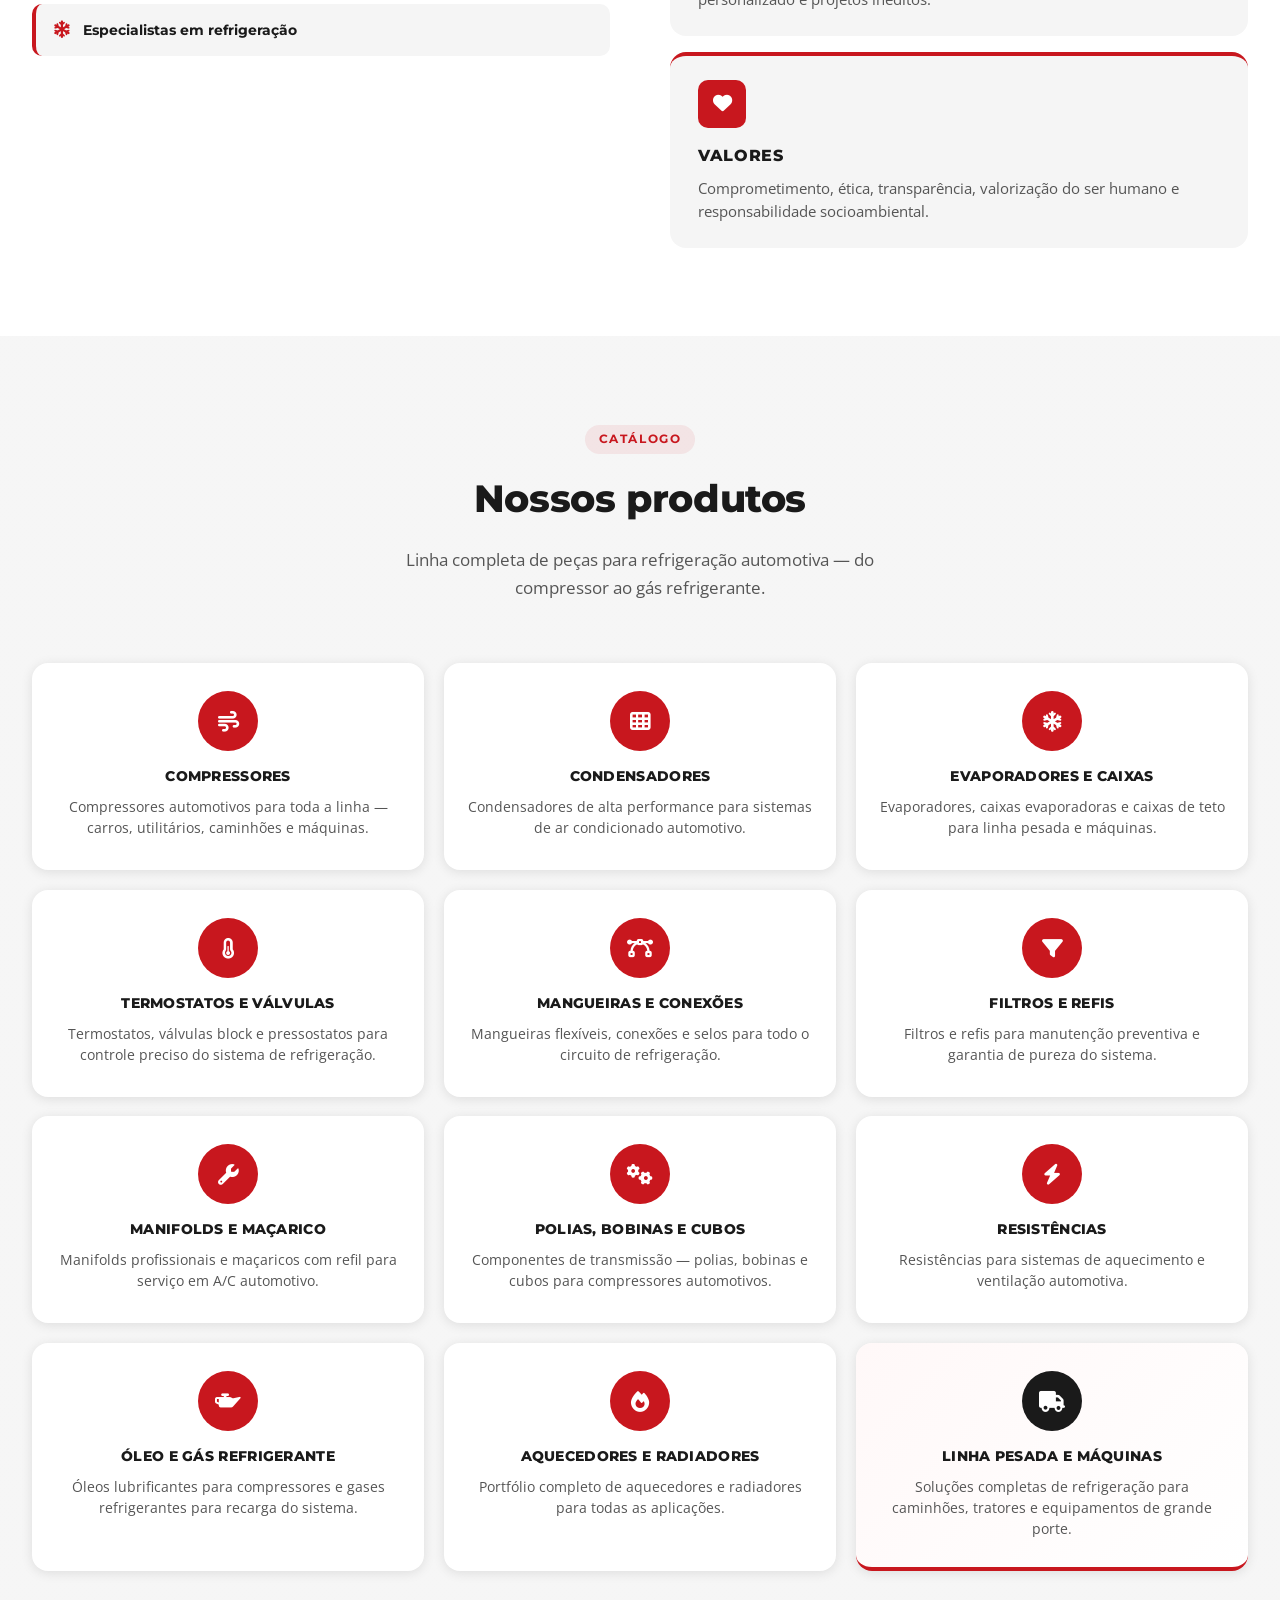
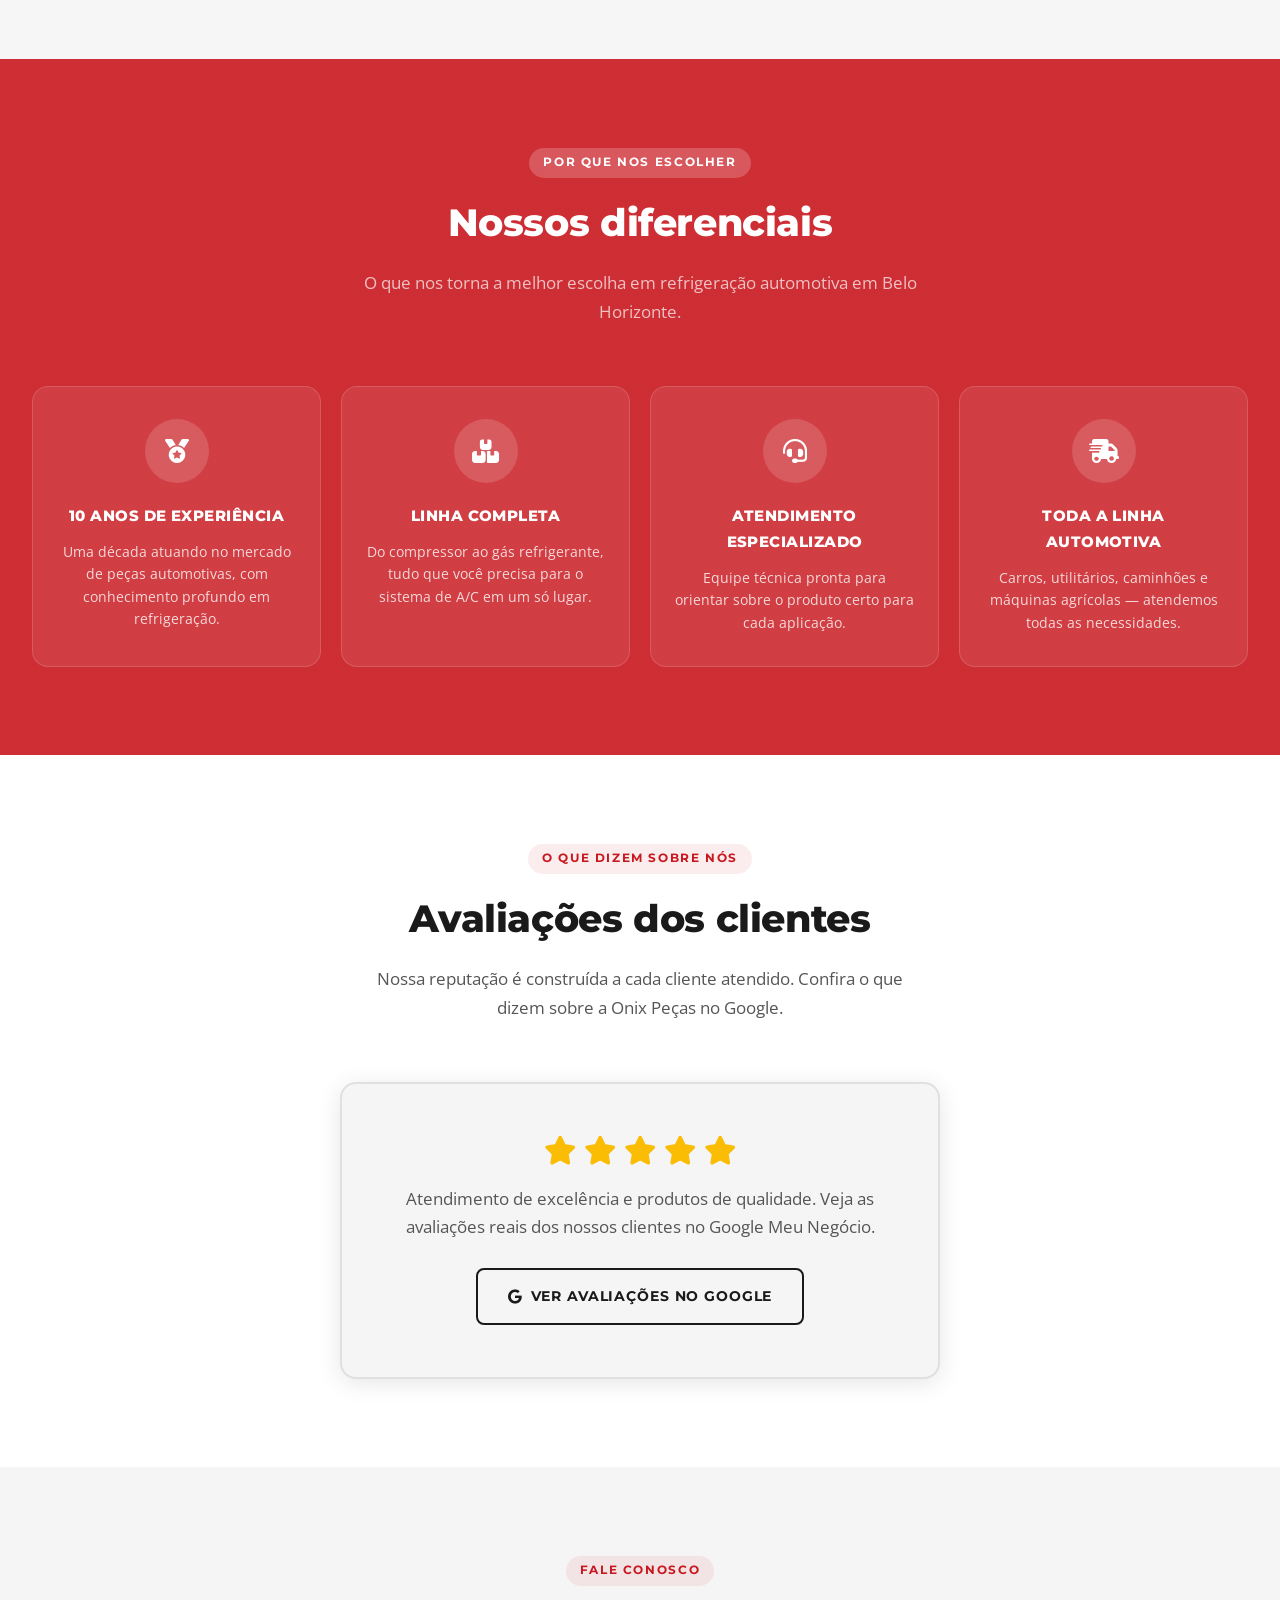
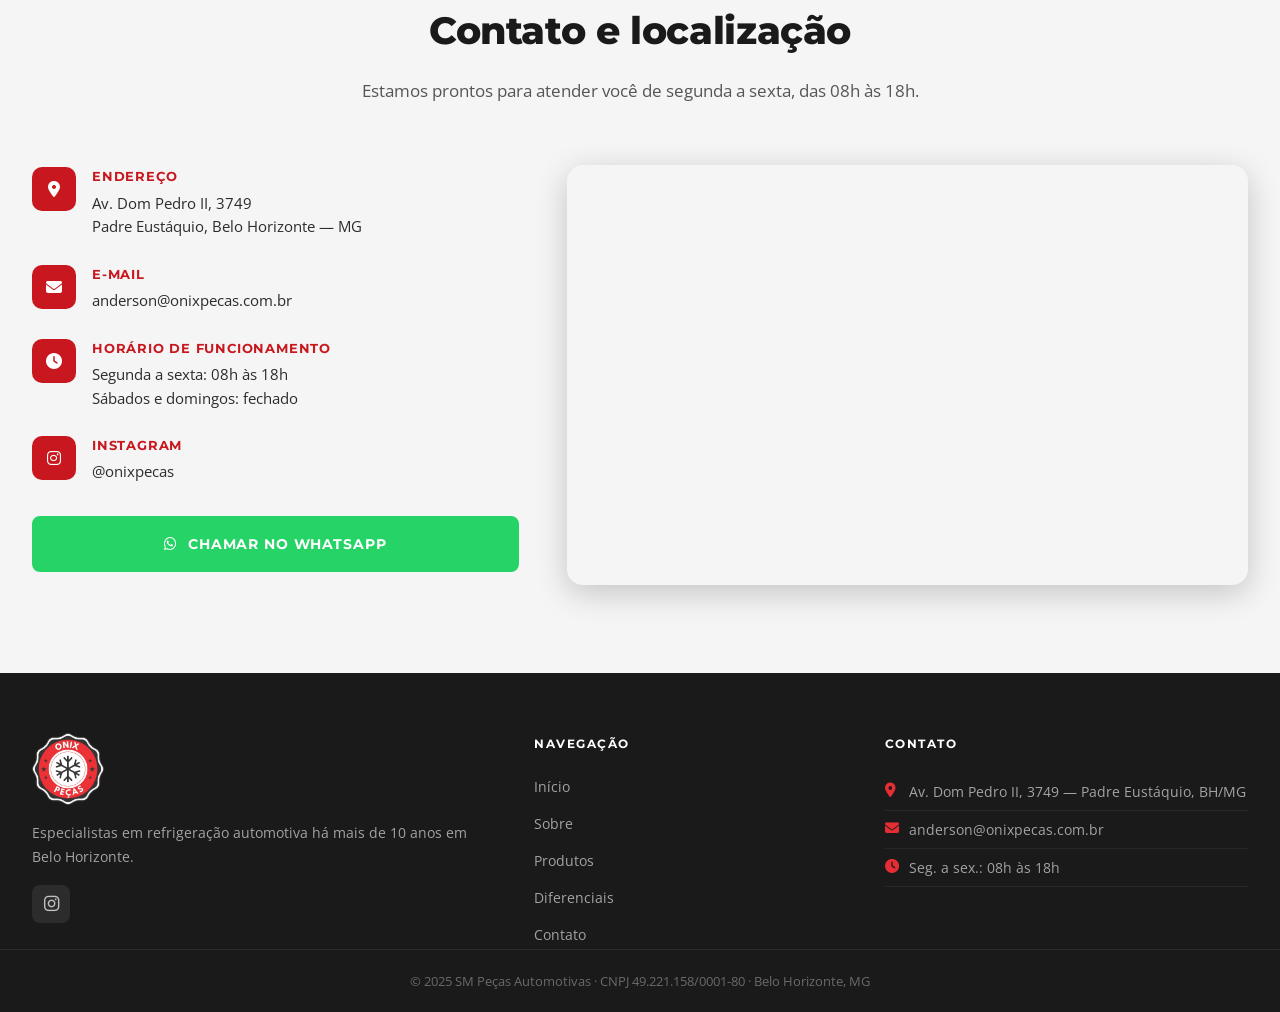
==== commit 16621aa9: "feat: efeitos UI/UX — flocos de neve, barra de progresso, contadores, shimmer, ripple, tilt 3D, typi" ====
--- a/index.html
+++ b/index.html
@@ -82,6 +82,29 @@
         <a href="#produtos" class="btn btn-vermelho">Ver produtos</a>
         <a href="#contato" class="btn btn-outline-white">Fale conosco</a>
       </div>
+
+      <div class="hero-stats" aria-label="Números da empresa">
+        <div class="hero-stat">
+          <div class="stat-num-wrap">
+            <span class="stat-num" data-target="10">0</span><span class="stat-plus">+</span>
+          </div>
+          <span class="stat-label">Anos no mercado</span>
+        </div>
+        <div class="hero-stat-divider" aria-hidden="true"></div>
+        <div class="hero-stat">
+          <div class="stat-num-wrap">
+            <span class="stat-num" data-target="12">0</span><span class="stat-plus">+</span>
+          </div>
+          <span class="stat-label">Linhas de produto</span>
+        </div>
+        <div class="hero-stat-divider" aria-hidden="true"></div>
+        <div class="hero-stat">
+          <div class="stat-num-wrap">
+            <span class="stat-num" data-target="3">0</span>
+          </div>
+          <span class="stat-label">Segmentos atendidos</span>
+        </div>
+      </div>
     </div>
   </section>
 
--- a/style.css
+++ b/style.css
@@ -239,7 +239,10 @@
 .hero {
   position: relative;
   min-height: 100vh;
-  background: linear-gradient(160deg, #0d0d0d 0%, #1a0305 50%, #0d0d0d 100%);
+  background:
+    linear-gradient(rgba(0, 0, 0, 0.80), rgba(0, 0, 0, 0.80)),
+    url('images/bg-hero.jpg') center / cover no-repeat;
+  background-attachment: scroll, fixed;
   display: flex;
   align-items: center;
   padding-top: var(--header-height);
@@ -289,7 +292,6 @@
   width: 150px;
   height: auto;
   margin: 0 auto 28px;
-  filter: drop-shadow(0 0 24px rgba(200, 23, 30, 0.5));
 }
 
 .hero-content h1 {
@@ -458,7 +460,10 @@
 
 /* ===== SOBRE ===== */
 .sobre-section {
-  background: var(--branco);
+  background:
+    linear-gradient(rgba(255, 255, 255, 0.93), rgba(255, 255, 255, 0.93)),
+    url('images/bg-sobre.jpg') center / cover no-repeat;
+  background-attachment: scroll, fixed;
 }
 
 .sobre-grid {
@@ -561,7 +566,10 @@
 
 /* ===== PRODUTOS ===== */
 .produtos-section {
-  background: var(--cinza-claro);
+  background:
+    linear-gradient(rgba(245, 245, 245, 0.91), rgba(245, 245, 245, 0.91)),
+    url('images/bg-produtos.jpg') center / cover no-repeat;
+  background-attachment: scroll, fixed;
 }
 
 .produtos-grid {
@@ -643,7 +651,10 @@
 
 /* ===== DIFERENCIAIS ===== */
 .diferenciais-section {
-  background: var(--vermelho);
+  background:
+    linear-gradient(rgba(200, 23, 30, 0.90), rgba(200, 23, 30, 0.90)),
+    url('images/bg-diferenciais.jpg') center / cover no-repeat;
+  background-attachment: scroll, fixed;
 }
 
 .diferenciais-grid {
@@ -841,6 +852,8 @@
 .footer-logo {
   height: 72px;
   width: auto;
+  align-self: flex-start;
+  object-fit: contain;
 }
 
 .footer-brand p {
@@ -973,71 +986,598 @@
 
 
 /* ==========================================
-   RESPONSIVIDADE
+   EFEITOS UI/UX
    ========================================== */
 
-/* ===== TABLET LANDSCAPE (max 1100px) ===== */
-@media (max-width: 1100px) {
+/* ===== BARRA DE PROGRESSO DE SCROLL ===== */
+.scroll-progress-bar {
+  position: fixed;
+  top: 0;
+  left: 0;
+  height: 3px;
+  width: 0%;
+  background: linear-gradient(90deg, var(--vermelho-escuro), var(--vermelho-claro), #ff6b6b);
+  z-index: 1001;
+  box-shadow: 0 0 10px rgba(200, 23, 30, 0.7);
+  transition: width 0.08s linear;
+  pointer-events: none;
+}
+
+/* ===== FLOCOS DE NEVE (HERO) ===== */
+.snowflake {
+  position: absolute;
+  color: rgba(255, 255, 255, 0.18);
+  animation: flocos-cair linear infinite;
+  pointer-events: none;
+  z-index: 0;
+  user-select: none;
+  will-change: transform;
+}
+
+@keyframes flocos-cair {
+  0%   { transform: translateY(-80px) rotate(0deg);    opacity: 0; }
+  8%   { opacity: 1; }
+  92%  { opacity: 0.4; }
+  100% { transform: translateY(105vh) rotate(600deg);  opacity: 0; }
+}
+
+/* ===== SHIMMER NOS CARDS DE PRODUTO ===== */
+.produto-card {
+  position: relative;
+  overflow: hidden;
+}
+
+.produto-card::after {
+  content: '';
+  position: absolute;
+  top: 0;
+  left: -100%;
+  width: 55%;
+  height: 100%;
+  background: linear-gradient(
+    120deg,
+    transparent 0%,
+    rgba(255, 255, 255, 0.28) 50%,
+    transparent 100%
+  );
+  transform: skewX(-18deg);
+  transition: left 0.65s ease;
+  pointer-events: none;
+  z-index: 1;
+}
+
+.produto-card:hover::after {
+  left: 160%;
+}
+
+/* ===== RIPPLE NOS BOTÕES ===== */
+.btn,
+.btn-whatsapp-contato {
+  position: relative;
+  overflow: hidden;
+}
+
+.ripple {
+  position: absolute;
+  border-radius: 50%;
+  transform: scale(0);
+  animation: ripple-anim 0.65s linear forwards;
+  background: rgba(255, 255, 255, 0.3);
+  pointer-events: none;
+  z-index: 0;
+}
+
+@keyframes ripple-anim {
+  to {
+    transform: scale(4);
+    opacity: 0;
+  }
+}
+
+/* ===== WHATSAPP PULSE GLOW ===== */
+.whatsapp-float::before {
+  content: '';
+  position: absolute;
+  inset: 0;
+  border-radius: 50%;
+  background: #25D366;
+  animation: wa-pulse 2.4s ease-out infinite;
+  z-index: -1;
+}
+
+@keyframes wa-pulse {
+  0%   { transform: scale(1);    opacity: 0.65; }
+  100% { transform: scale(1.85); opacity: 0; }
+}
+
+/* ===== TYPING CURSOR ===== */
+.typing-cursor {
+  display: inline-block;
+  width: 2px;
+  height: 1em;
+  background: var(--vermelho-claro);
+  margin-left: 3px;
+  vertical-align: middle;
+  border-radius: 1px;
+  animation: cursor-blink 0.75s step-end infinite;
+}
+
+@keyframes cursor-blink {
+  0%, 100% { opacity: 1; }
+  50%       { opacity: 0; }
+}
+
+/* ===== HERO STATS ===== */
+.hero-stats {
+  display: flex;
+  align-items: center;
+  justify-content: center;
+  gap: 0;
+  margin-top: 52px;
+  background: rgba(255, 255, 255, 0.06);
+  border: 1px solid rgba(255, 255, 255, 0.12);
+  border-radius: 14px;
+  padding: 22px 40px;
+  backdrop-filter: blur(8px);
+  animation: stats-enter 0.8s ease 1.5s both;
+}
+
+@keyframes stats-enter {
+  from { opacity: 0; transform: translateY(20px); }
+  to   { opacity: 1; transform: translateY(0); }
+}
+
+.hero-stat {
+  display: flex;
+  flex-direction: column;
+  align-items: center;
+  gap: 4px;
+  flex: 1;
+  min-width: 100px;
+}
+
+.hero-stat-divider {
+  width: 1px;
+  height: 40px;
+  background: rgba(255, 255, 255, 0.18);
+  flex-shrink: 0;
+  margin: 0 24px;
+}
+
+.stat-num-wrap {
+  display: flex;
+  align-items: baseline;
+  gap: 1px;
+  line-height: 1;
+}
+
+.stat-num {
+  font-family: var(--font-titulo);
+  font-size: clamp(1.8rem, 4vw, 2.6rem);
+  font-weight: 900;
+  color: var(--vermelho-claro);
+  line-height: 1;
+  display: inline-block;
+  min-width: 1ch;
+}
+
+.stat-plus {
+  font-family: var(--font-titulo);
+  font-size: clamp(1.2rem, 2.5vw, 1.7rem);
+  font-weight: 900;
+  color: var(--vermelho-claro);
+  line-height: 1;
+}
+
+.stat-label {
+  font-family: var(--font-titulo);
+  font-size: clamp(0.65rem, 1.2vw, 0.75rem);
+  font-weight: 600;
+  color: rgba(255, 255, 255, 0.65);
+  text-transform: uppercase;
+  letter-spacing: 0.1em;
+  text-align: center;
+}
+
+/* ===== LINHA ANIMADA NO HERO H1 ===== */
+.hero-content h1 {
+  position: relative;
+}
+
+.hero-content h1::after {
+  content: '';
+  display: block;
+  width: 0;
+  height: 4px;
+  background: linear-gradient(90deg, var(--vermelho), var(--vermelho-claro));
+  margin: 14px auto 0;
+  border-radius: 2px;
+  transition: width 1s ease 0.4s;
+}
+
+.hero-content h1.linha-animada::after {
+  width: 90px;
+}
+
+/* ===== GLOW NOS ÍCONES AO HOVER (DIFERENCIAIS) ===== */
+.dif-card:hover .dif-icon {
+  box-shadow: 0 0 24px rgba(255, 255, 255, 0.3);
+  transition: box-shadow 0.3s ease, background 0.3s ease;
+}
+
+/* ===== SECTION TAG GLOW ===== */
+.section-tag {
+  animation: tag-glow 3.5s ease-in-out infinite;
+}
+
+@keyframes tag-glow {
+  0%, 100% { box-shadow: 0 0 0 0 rgba(200, 23, 30, 0); }
+  50%       { box-shadow: 0 0 14px 4px rgba(200, 23, 30, 0.18); }
+}
+
+/* ===== REVEAL DIRECIONAL ===== */
+.reveal-left {
+  opacity: 0;
+  transform: translateX(-36px);
+  transition: opacity 0.65s ease, transform 0.65s ease;
+}
+
+.reveal-right {
+  opacity: 0;
+  transform: translateX(36px);
+  transition: opacity 0.65s ease, transform 0.65s ease;
+}
+
+.reveal-left.visible,
+.reveal-right.visible {
+  opacity: 1;
+  transform: translateX(0);
+}
+
+/* ===== MVV CARD HOVER GLASS ===== */
+.mvv-card {
+  transition: transform var(--transicao), box-shadow var(--transicao), background var(--transicao);
+}
+
+.mvv-card:hover {
+  background: var(--branco);
+  box-shadow: 0 16px 48px rgba(200, 23, 30, 0.12);
+}
+
+/* ===== PRODUTO CARD 3D TILT ===== */
+.produto-card {
+  transform-style: preserve-3d;
+  will-change: transform;
+}
+
+/* ===== BADGE ITEM HOVER ===== */
+.badge-item {
+  transition: transform var(--transicao), box-shadow var(--transicao), border-color var(--transicao);
+}
+
+.badge-item:hover {
+  transform: translateX(6px);
+  border-color: var(--vermelho);
+  box-shadow: 0 4px 16px rgba(200, 23, 30, 0.12);
+}
+
+/* ===== FOOTER SOCIAL SPIN ===== */
+.footer-social a:hover i {
+  animation: icon-spin 0.4s ease;
+}
+
+@keyframes icon-spin {
+  0%   { transform: rotate(0deg) scale(1); }
+  50%  { transform: rotate(180deg) scale(1.2); }
+  100% { transform: rotate(360deg) scale(1); }
+}
+
+/* ===== HERO STATS RESPONSIVO ===== */
+@media (max-width: 768px) {
+  .hero-stats {
+    padding: 18px 20px;
+    margin-top: 36px;
+    gap: 0;
+  }
+
+  .hero-stat-divider {
+    margin: 0 16px;
+    height: 32px;
+  }
+}
+
+@media (max-width: 480px) {
+  .hero-stats {
+    flex-direction: column;
+    padding: 20px 16px;
+    gap: 14px;
+    margin-top: 28px;
+  }
+
+  .hero-stat-divider {
+    width: 40px;
+    height: 1px;
+    margin: 0;
+  }
+}
+
+/* ==========================================
+   RESPONSIVIDADE — Cobertura Completa
+   4K → Full HD → HD → Laptop → Tablet → Mobile
+   ========================================== */
+
+
+/* ===== 4K / ULTRAWIDE (≥2560px) ===== */
+@media (min-width: 2560px) {
+  :root {
+    --header-height: 90px;
+  }
+
+  .container {
+    max-width: 1800px;
+    padding: 0 48px;
+  }
+
+  body {
+    font-size: 19px;
+  }
+
+  .section {
+    padding: 130px 0;
+  }
+
+  .header-logo {
+    height: 62px;
+  }
+
+  .brand-name {
+    font-size: 1.4rem;
+  }
+
+  .desktop-nav ul li a {
+    font-size: 0.95rem;
+    padding: 10px 18px;
+  }
+
+  .hero-logo {
+    width: 200px;
+  }
+
+  .produtos-grid {
+    grid-template-columns: repeat(4, 1fr);
+    gap: 28px;
+  }
+
+  .produto-card {
+    padding: 36px 28px;
+  }
+
+  .produto-icon {
+    width: 76px;
+    height: 76px;
+  }
+
+  .produto-icon i {
+    font-size: 1.7rem;
+  }
+
+  .diferenciais-grid {
+    gap: 28px;
+  }
+
+  .footer-grid {
+    gap: 64px;
+  }
+
+  .footer-logo {
+    height: 90px;
+  }
+
+  .whatsapp-float {
+    width: 70px;
+    height: 70px;
+    font-size: 2rem;
+    bottom: 36px;
+    right: 36px;
+  }
+}
+
+
+/* ===== FULL HD / WIDESCREEN (≥1920px e <2560px) ===== */
+@media (min-width: 1920px) and (max-width: 2559px) {
+  :root {
+    --header-height: 80px;
+  }
+
+  .container {
+    max-width: 1560px;
+    padding: 0 40px;
+  }
+
+  body {
+    font-size: 17.5px;
+  }
+
+  .section {
+    padding: 110px 0;
+  }
+
+  .header-logo {
+    height: 56px;
+  }
+
+  .brand-name {
+    font-size: 1.28rem;
+  }
+
+  .desktop-nav ul li a {
+    font-size: 0.9rem;
+    padding: 9px 16px;
+  }
+
+  .hero-logo {
+    width: 175px;
+  }
+
+  .produtos-grid {
+    gap: 24px;
+  }
+
+  .produto-card {
+    padding: 32px 26px;
+  }
+
+  .footer-grid {
+    gap: 56px;
+  }
+
+  .footer-logo {
+    height: 80px;
+  }
+}
+
+
+/* ===== DESKTOP GRANDE (≥1440px e <1920px) ===== */
+@media (min-width: 1440px) and (max-width: 1919px) {
+  .container {
+    max-width: 1360px;
+  }
+
+  .section {
+    padding: 100px 0;
+  }
+}
+
+
+/* ===== LAPTOP / SMALL DESKTOP (max 1280px) ===== */
+@media (max-width: 1280px) {
+  .container {
+    max-width: 100%;
+    padding: 0 32px;
+  }
+
+  .section {
+    padding: 88px 0;
+  }
+
+  .desktop-nav ul li a {
+    padding: 8px 10px;
+    font-size: 0.8rem;
+  }
+
   .produtos-grid {
     grid-template-columns: repeat(3, 1fr);
   }
+}
+
+
+/* ===== TABLET LANDSCAPE + PARALLAX OFF (max 1023px) ===== */
+@media (max-width: 1023px) {
+  /* Desativa parallax — bug no iOS/Android */
+  .hero,
+  .sobre-section,
+  .produtos-section,
+  .diferenciais-section {
+    background-attachment: scroll, scroll;
+  }
+
+  :root {
+    --header-height: 68px;
+  }
+
+  .section {
+    padding: 80px 0;
+  }
+
+  .section-header {
+    margin-bottom: 48px;
+  }
+
+  /* Hamburger aparece em tablets */
+  .desktop-nav {
+    display: none;
+  }
+
+  .hamburger {
+    display: flex;
+  }
+
+  .produtos-grid {
+    grid-template-columns: repeat(3, 1fr);
+    gap: 16px;
+  }
 
   .diferenciais-grid {
     grid-template-columns: repeat(2, 1fr);
+    gap: 16px;
+  }
+
+  .sobre-grid {
+    gap: 40px;
   }
 
   .footer-grid {
     grid-template-columns: 1fr 1fr;
+    gap: 36px;
   }
 
   .footer-brand {
     grid-column: 1 / -1;
     flex-direction: row;
     align-items: flex-start;
-    gap: 28px;
+    gap: 24px;
   }
 
   .footer-logo {
     height: 60px;
   }
-}
-
-/* ===== TABLET (max 900px) ===== */
+
+  .contato-grid {
+    gap: 32px;
+  }
+
+  .mapa-container {
+    height: 380px;
+  }
+}
+
+
+/* ===== TABLET PORTRAIT (max 900px) ===== */
 @media (max-width: 900px) {
   .section {
-    padding: 72px 0;
-  }
-
-  .desktop-nav {
-    display: none;
-  }
-
-  .hamburger {
-    display: flex;
+    padding: 68px 0;
+  }
+
+  .section-header {
+    margin-bottom: 40px;
   }
 
   .sobre-grid {
     grid-template-columns: 1fr;
-    gap: 40px;
+    gap: 36px;
+  }
+
+  .mvv-grid {
+    display: grid;
+    grid-template-columns: repeat(3, 1fr);
+    gap: 14px;
+  }
+
+  .mvv-card {
+    padding: 20px 18px;
   }
 
   .contato-grid {
     grid-template-columns: 1fr;
+    gap: 28px;
   }
 
   .mapa-container {
-    height: 340px;
-  }
-}
-
-/* ===== MOBILE LARGO (max 768px) ===== */
-@media (max-width: 768px) {
-  :root {
-    --header-height: 64px;
-  }
-
-  .section {
-    padding: 60px 0;
+    height: 320px;
+  }
+
+  .google-review-box {
+    padding: 40px 32px;
   }
 
   .produtos-grid {
@@ -1045,13 +1585,75 @@
     gap: 14px;
   }
 
+  .footer-grid {
+    grid-template-columns: 1fr;
+    gap: 28px;
+  }
+
+  .footer-brand {
+    flex-direction: row;
+    grid-column: auto;
+    align-items: flex-start;
+    gap: 20px;
+  }
+}
+
+
+/* ===== PHABLET / LARGE MOBILE (max 768px) ===== */
+@media (max-width: 768px) {
+  :root {
+    --header-height: 62px;
+  }
+
+  .container {
+    padding: 0 20px;
+  }
+
+  .section {
+    padding: 56px 0;
+  }
+
+  .section-header {
+    margin-bottom: 36px;
+  }
+
+  .section-header p {
+    font-size: 0.95rem;
+  }
+
+  .header-logo {
+    height: 44px;
+  }
+
+  .brand-name {
+    font-size: 1rem;
+  }
+
+  .hero-logo {
+    width: 120px;
+    margin-bottom: 20px;
+  }
+
+  .hero-sub {
+    margin-bottom: 30px;
+  }
+
   .diferenciais-grid {
     grid-template-columns: repeat(2, 1fr);
-  }
-
-  .footer-grid {
+    gap: 14px;
+  }
+
+  .dif-card {
+    padding: 24px 18px;
+  }
+
+  .dif-icon {
+    width: 52px;
+    height: 52px;
+  }
+
+  .mvv-grid {
     grid-template-columns: 1fr;
-    gap: 32px;
   }
 
   .footer-brand {
@@ -1059,59 +1661,341 @@
     gap: 12px;
   }
 
+  .footer-grid {
+    gap: 24px;
+  }
+
+  .footer-logo {
+    height: 56px;
+  }
+
   .google-review-box {
-    padding: 36px 24px;
-  }
-}
-
-/* ===== MOBILE (max 520px) ===== */
-@media (max-width: 520px) {
+    padding: 32px 20px;
+  }
+
+  .mapa-container {
+    height: 280px;
+  }
+
+  .contato-item {
+    gap: 12px;
+  }
+
+  .whatsapp-float {
+    bottom: 20px;
+    right: 20px;
+    width: 52px;
+    height: 52px;
+    font-size: 1.5rem;
+  }
+}
+
+
+/* ===== MOBILE (max 600px) ===== */
+@media (max-width: 600px) {
+  .section {
+    padding: 48px 0;
+  }
+
+  .section-header {
+    margin-bottom: 28px;
+  }
+
+  .sobre-badges {
+    gap: 10px;
+  }
+
+  .badge-item {
+    font-size: 0.82rem;
+    padding: 12px 14px;
+  }
+
+  .mvv-card {
+    padding: 18px 16px;
+  }
+
+  .mvv-icon {
+    width: 40px;
+    height: 40px;
+    margin-bottom: 10px;
+  }
+
+  .mvv-icon i {
+    font-size: 1rem;
+  }
+
+  .produto-card {
+    padding: 20px 16px;
+  }
+
+  .produto-icon {
+    width: 50px;
+    height: 50px;
+  }
+
+  .produto-icon i {
+    font-size: 1.1rem;
+  }
+
+  .produto-card h3 {
+    font-size: 0.82rem;
+  }
+
+  .produto-card p {
+    font-size: 0.8rem;
+  }
+
+  .diferenciais-grid {
+    grid-template-columns: 1fr;
+    gap: 12px;
+  }
+
+  .dif-card {
+    padding: 22px 20px;
+    text-align: left;
+    display: flex;
+    align-items: flex-start;
+    gap: 16px;
+  }
+
+  .dif-icon {
+    flex-shrink: 0;
+    margin: 0;
+  }
+
+  .dif-card h3,
+  .dif-card p {
+    text-align: left;
+  }
+
+  .google-review-box {
+    padding: 28px 16px;
+  }
+
+  .review-stars i {
+    font-size: 1.5rem;
+  }
+
+  .review-text {
+    font-size: 0.95rem;
+  }
+
+  .mapa-container {
+    height: 250px;
+  }
+
+  .footer-bottom p {
+    font-size: 0.75rem;
+  }
+}
+
+
+/* ===== MOBILE PEQUENO (max 480px) ===== */
+@media (max-width: 480px) {
+  :root {
+    --header-height: 58px;
+  }
+
   .container {
     padding: 0 16px;
   }
 
+  .section {
+    padding: 40px 0;
+  }
+
+  .section-header {
+    margin-bottom: 24px;
+  }
+
+  .header-logo {
+    height: 38px;
+  }
+
+  .brand-name {
+    font-size: 0.88rem;
+    letter-spacing: 0.01em;
+  }
+
   .hero-logo {
-    width: 110px;
+    width: 100px;
+    margin-bottom: 16px;
   }
 
   .hero-cta {
     flex-direction: column;
     align-items: stretch;
+    gap: 12px;
   }
 
   .hero-cta .btn {
-    text-align: center;
     justify-content: center;
-  }
-
+    padding: 13px 20px;
+  }
+
+  .hero-sub {
+    font-size: 0.88rem;
+    margin-bottom: 24px;
+  }
+
+  .produtos-grid {
+    grid-template-columns: repeat(2, 1fr);
+    gap: 10px;
+  }
+
+  .produto-card {
+    padding: 18px 12px;
+  }
+
+  .produto-icon {
+    width: 44px;
+    height: 44px;
+    margin-bottom: 10px;
+  }
+
+  .produto-icon i {
+    font-size: 1rem;
+  }
+
+  .produto-card h3 {
+    font-size: 0.78rem;
+    margin-bottom: 6px;
+  }
+
+  .produto-card p {
+    font-size: 0.75rem;
+    line-height: 1.45;
+  }
+
+  .btn-whatsapp-contato {
+    justify-content: center;
+    width: 100%;
+  }
+
+  .contato-item-icon {
+    width: 38px;
+    height: 38px;
+  }
+
+  .contato-item h3 {
+    font-size: 0.75rem;
+  }
+
+  .contato-item p,
+  .contato-item a {
+    font-size: 0.88rem;
+  }
+
+  .mapa-container {
+    height: 220px;
+  }
+
+  .footer-logo {
+    height: 48px;
+  }
+
+  .footer-nav h4,
+  .footer-contato h4 {
+    font-size: 0.72rem;
+  }
+
+  .whatsapp-float {
+    bottom: 16px;
+    right: 16px;
+    width: 48px;
+    height: 48px;
+    font-size: 1.35rem;
+  }
+}
+
+
+/* ===== MOBILE MUITO PEQUENO (max 380px) — iPhone SE, Galaxy A série antiga ===== */
+@media (max-width: 380px) {
+  :root {
+    --header-height: 54px;
+  }
+
+  .container {
+    padding: 0 12px;
+  }
+
+  .section {
+    padding: 36px 0;
+  }
+
+  /* Esconde o nome da marca no header para dar espaço */
+  .brand-name {
+    display: none;
+  }
+
+  .header-logo {
+    height: 36px;
+  }
+
+  .hero-logo {
+    width: 88px;
+  }
+
+  .hero-cta .btn {
+    font-size: 0.78rem;
+    padding: 11px 16px;
+  }
+
+  /* Produtos: 1 coluna nos menores */
   .produtos-grid {
     grid-template-columns: 1fr;
-  }
-
-  .diferenciais-grid {
-    grid-template-columns: 1fr;
-  }
-
-  .brand-name {
-    font-size: 0.95rem;
-  }
-
-  .header-logo {
-    height: 40px;
-  }
-
-  .sobre-badges {
+    gap: 8px;
+  }
+
+  /* Card horizontal compacto */
+  .produto-card {
+    display: flex;
+    align-items: flex-start;
+    gap: 14px;
+    padding: 16px;
+    text-align: left;
+  }
+
+  .produto-icon {
+    width: 42px;
+    height: 42px;
+    flex-shrink: 0;
+    margin: 0;
+  }
+
+  .produto-card h3 {
+    font-size: 0.8rem;
+    margin-bottom: 4px;
+  }
+
+  .produto-card p {
+    font-size: 0.74rem;
+  }
+
+  .mvv-card {
+    padding: 14px;
+  }
+
+  .dif-card {
+    padding: 16px;
+  }
+
+  .badge-item {
+    font-size: 0.78rem;
+    padding: 10px 12px;
     gap: 10px;
   }
-}
-
-/* ===== 4K (min 2000px) ===== */
-@media (min-width: 2000px) {
-  .container {
-    max-width: 1440px;
-  }
-
-  body {
-    font-size: 18px;
-  }
-}
+
+  .google-review-box {
+    padding: 24px 14px;
+  }
+
+  .mapa-container {
+    height: 200px;
+  }
+
+  .mobile-nav ul li a {
+    padding: 12px 20px;
+    font-size: 0.82rem;
+  }
+}
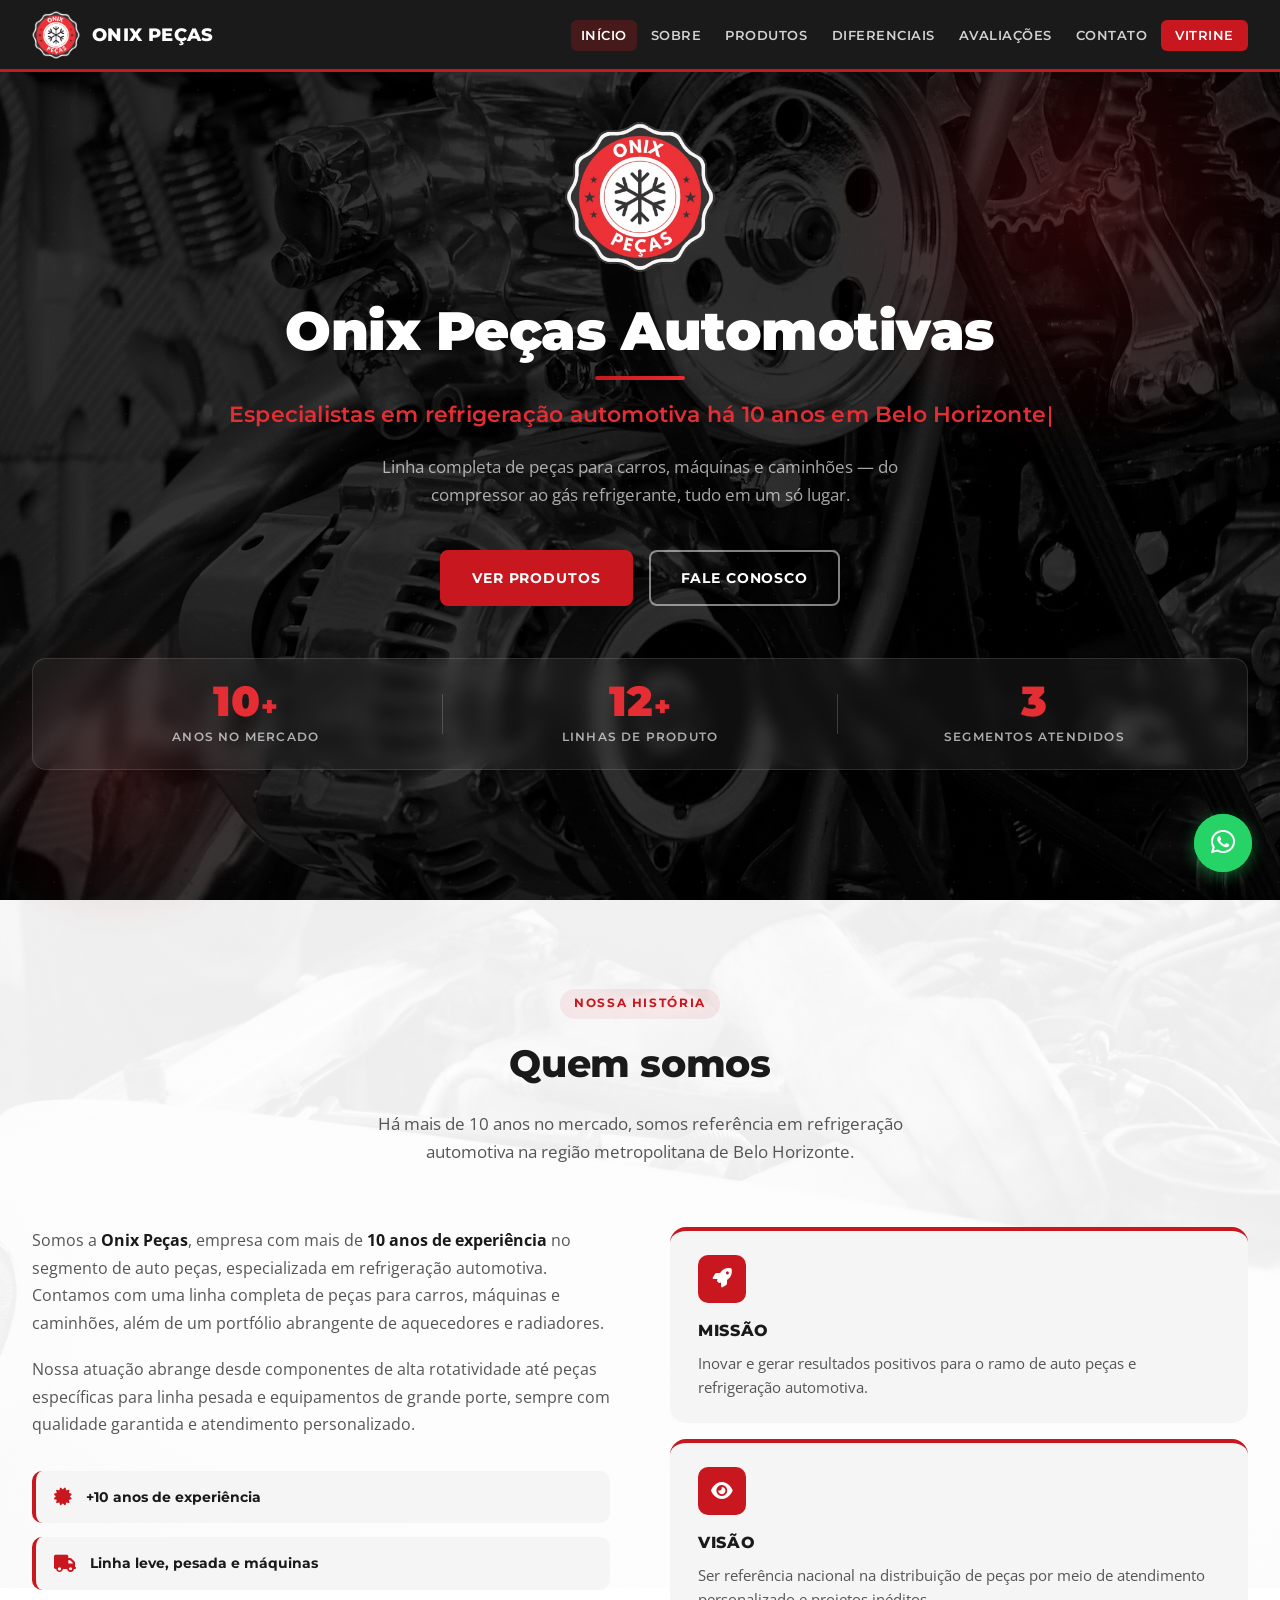
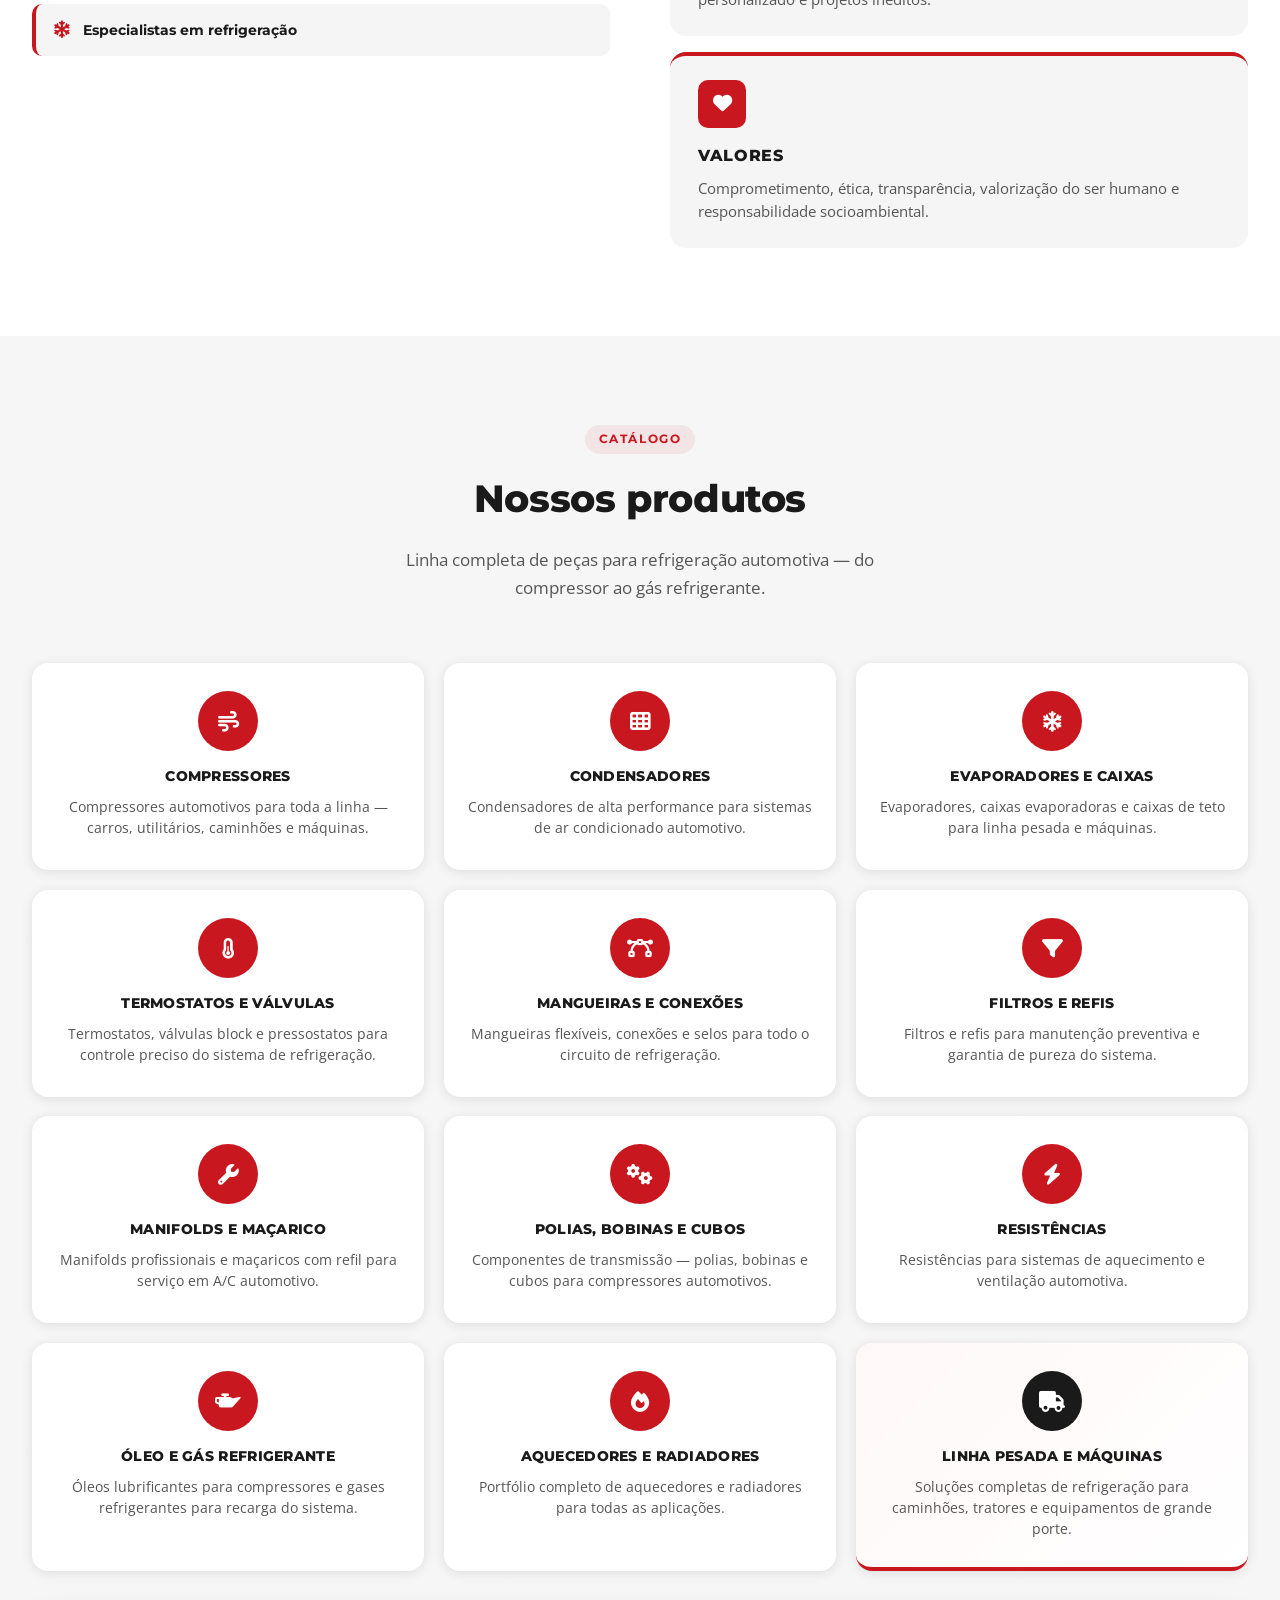
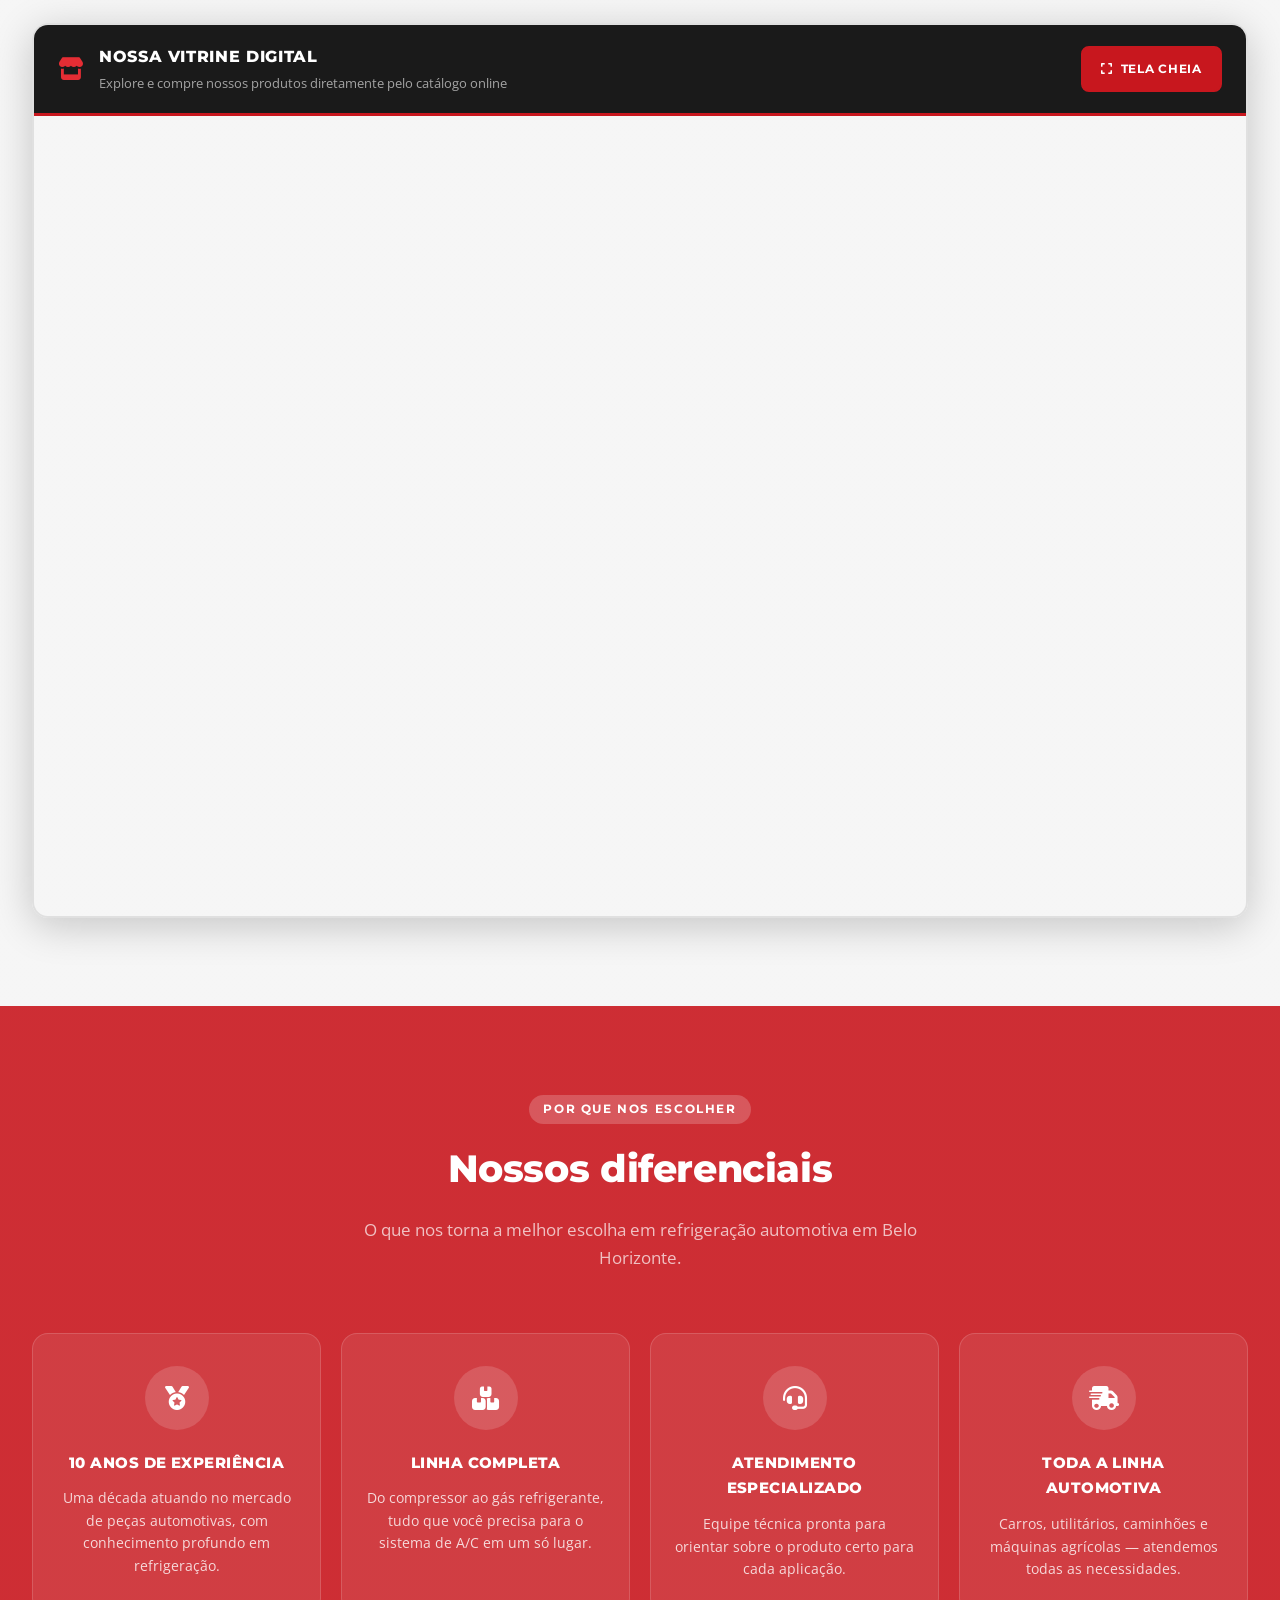
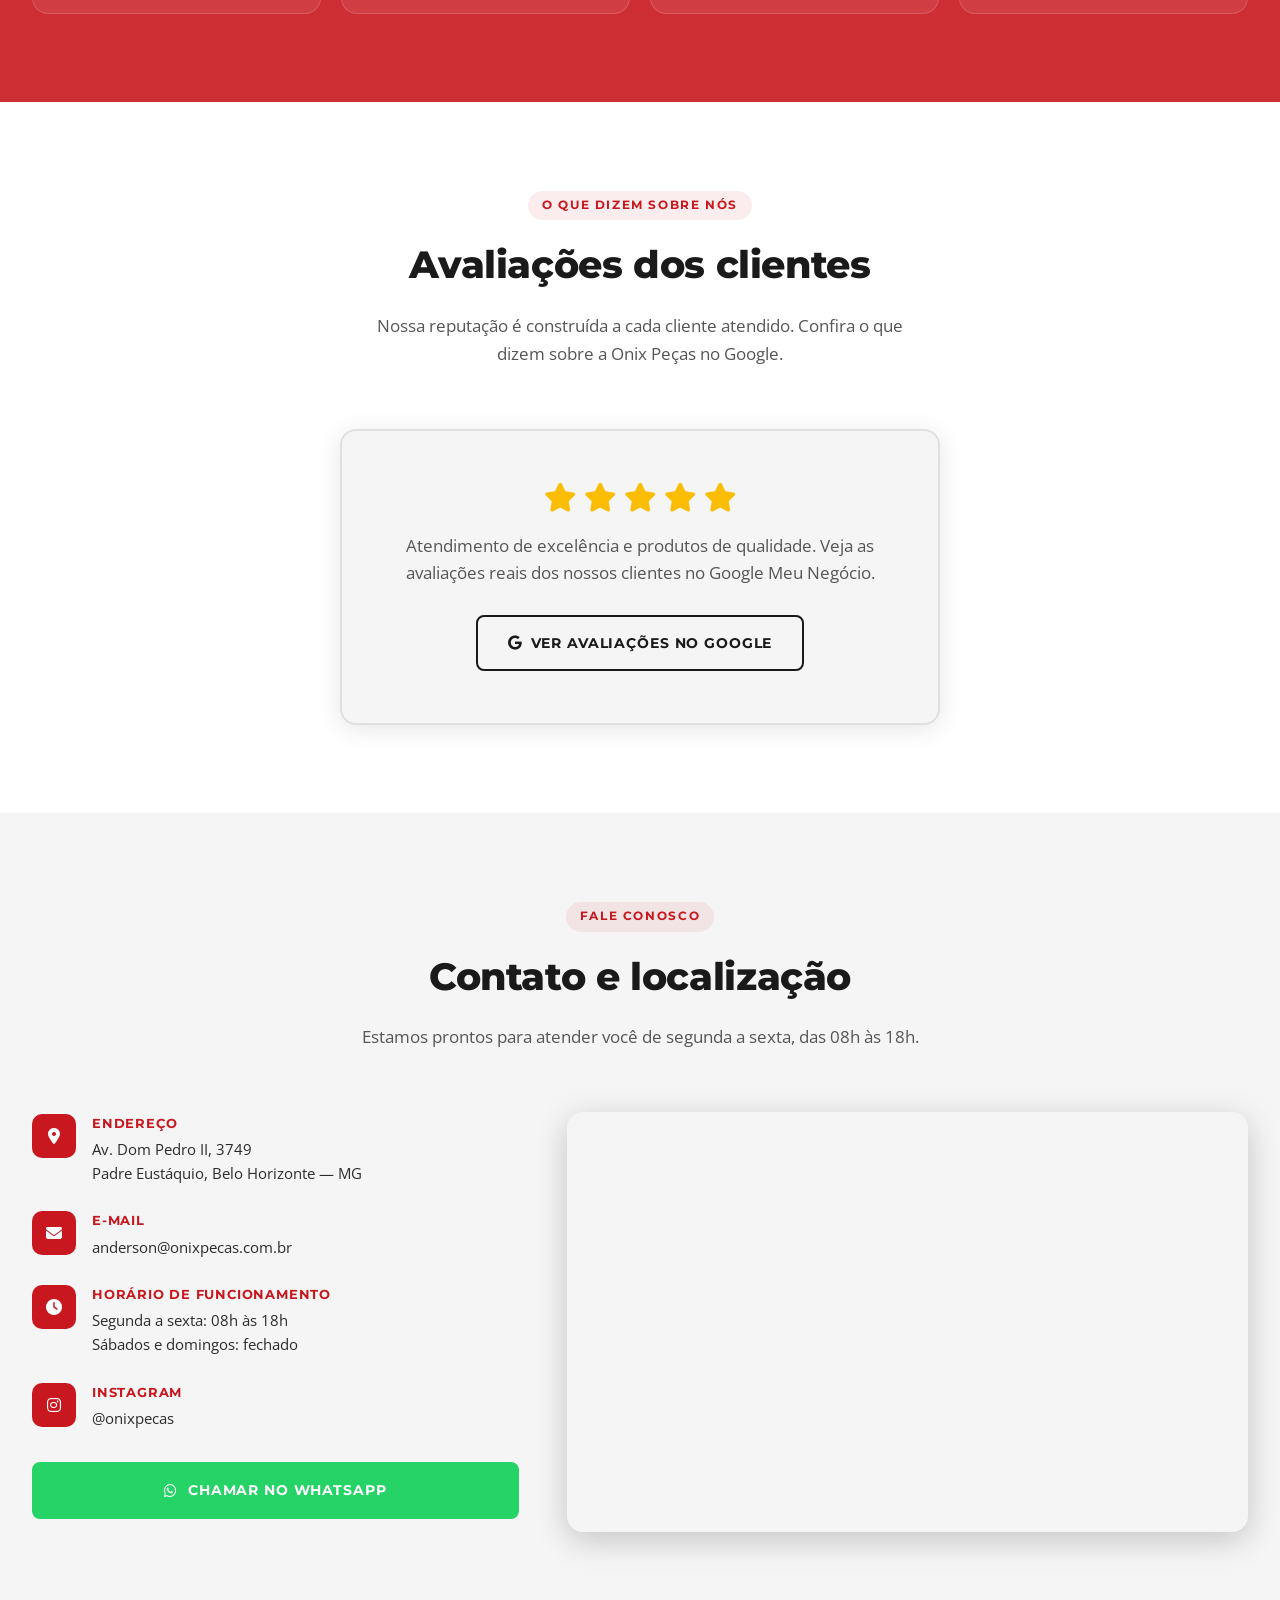
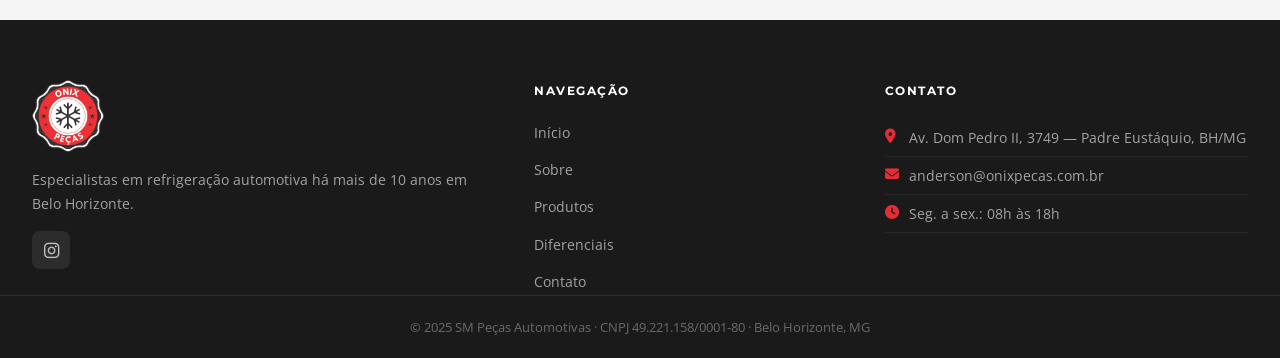
==== commit 914c2093: "feat: página vitrine.html e iframe da vitrine na seção de produtos" ====
--- a/index.html
+++ b/index.html
@@ -44,6 +44,7 @@
           <li><a href="#diferenciais">Diferenciais</a></li>
           <li><a href="#depoimentos">Avaliações</a></li>
           <li><a href="#contato">Contato</a></li>
+          <li><a href="vitrine.html" target="_blank" rel="noopener noreferrer" class="nav-vitrine">Vitrine</a></li>
         </ul>
       </nav>
 
@@ -62,6 +63,7 @@
       <li><a href="#diferenciais" class="mobile-link">Diferenciais</a></li>
       <li><a href="#depoimentos" class="mobile-link">Avaliações</a></li>
       <li><a href="#contato" class="mobile-link">Contato</a></li>
+      <li><a href="vitrine.html" class="mobile-link" target="_blank" rel="noopener noreferrer">Vitrine</a></li>
     </ul>
   </nav>
   <div class="overlay" id="overlay" aria-hidden="true"></div>
@@ -245,6 +247,28 @@
         </div>
 
       </div>
+
+      <!-- Vitrine digital -->
+      <div class="vitrine-embed reveal">
+        <div class="vitrine-embed-header">
+          <i class="fas fa-store" aria-hidden="true"></i>
+          <div>
+            <h3>Nossa vitrine digital</h3>
+            <p>Explore e compre nossos produtos diretamente pelo catálogo online</p>
+          </div>
+          <a href="vitrine.html" target="_blank" rel="noopener noreferrer" class="btn btn-vermelho vitrine-btn-expand">
+            <i class="fas fa-expand" aria-hidden="true"></i> Tela cheia
+          </a>
+        </div>
+        <iframe
+          src="https://andersononixpecascombr.egestor.com.br/vitrine/"
+          style="width:100%; height:800px; border:none;"
+          title="Vitrine digital Onix Peças Automotivas"
+          loading="lazy"
+          allowfullscreen
+        ></iframe>
+      </div>
+
     </div>
   </section>
 
--- a/style.css
+++ b/style.css
@@ -649,6 +649,98 @@
 }
 
 
+/* ===== VITRINE EMBED (na seção produtos) ===== */
+.vitrine-embed {
+  margin-top: 52px;
+  border-radius: var(--radius-lg);
+  overflow: hidden;
+  box-shadow: 0 8px 40px var(--sombra-forte);
+  border: 2px solid var(--borda);
+}
+
+.vitrine-embed-header {
+  display: flex;
+  align-items: center;
+  gap: 16px;
+  background: var(--preto);
+  padding: 18px 24px;
+  border-bottom: 3px solid var(--vermelho);
+}
+
+.vitrine-embed-header > i {
+  font-size: 1.4rem;
+  color: var(--vermelho-claro);
+  flex-shrink: 0;
+}
+
+.vitrine-embed-header h3 {
+  font-family: var(--font-titulo);
+  font-size: 1rem;
+  font-weight: 800;
+  color: var(--branco);
+  text-transform: uppercase;
+  letter-spacing: 0.04em;
+  margin-bottom: 2px;
+}
+
+.vitrine-embed-header p {
+  font-size: 0.82rem;
+  color: rgba(255,255,255,0.6);
+}
+
+.vitrine-embed-header > div {
+  flex: 1;
+}
+
+.vitrine-btn-expand {
+  font-size: 0.78rem;
+  padding: 10px 18px;
+  flex-shrink: 0;
+  white-space: nowrap;
+}
+
+.vitrine-embed iframe {
+  display: block;
+  width: 100%;
+}
+
+/* Nav link vitrine com destaque */
+.nav-vitrine {
+  background: var(--vermelho) !important;
+  color: var(--branco) !important;
+  border-radius: 6px;
+  padding: 8px 14px !important;
+}
+
+.nav-vitrine:hover {
+  background: var(--vermelho-escuro) !important;
+}
+
+/* Responsivo vitrine embed */
+@media (max-width: 768px) {
+  .vitrine-embed-header {
+    flex-wrap: wrap;
+    gap: 12px;
+    padding: 14px 16px;
+  }
+
+  .vitrine-btn-expand {
+    width: 100%;
+    justify-content: center;
+  }
+
+  .vitrine-embed iframe {
+    height: 500px !important;
+  }
+}
+
+@media (max-width: 480px) {
+  .vitrine-embed iframe {
+    height: 420px !important;
+  }
+}
+
+
 /* ===== DIFERENCIAIS ===== */
 .diferenciais-section {
   background:
@@ -1001,24 +1093,6 @@
   box-shadow: 0 0 10px rgba(200, 23, 30, 0.7);
   transition: width 0.08s linear;
   pointer-events: none;
-}
-
-/* ===== FLOCOS DE NEVE (HERO) ===== */
-.snowflake {
-  position: absolute;
-  color: rgba(255, 255, 255, 0.18);
-  animation: flocos-cair linear infinite;
-  pointer-events: none;
-  z-index: 0;
-  user-select: none;
-  will-change: transform;
-}
-
-@keyframes flocos-cair {
-  0%   { transform: translateY(-80px) rotate(0deg);    opacity: 0; }
-  8%   { opacity: 1; }
-  92%  { opacity: 0.4; }
-  100% { transform: translateY(105vh) rotate(600deg);  opacity: 0; }
 }
 
 /* ===== SHIMMER NOS CARDS DE PRODUTO ===== */
